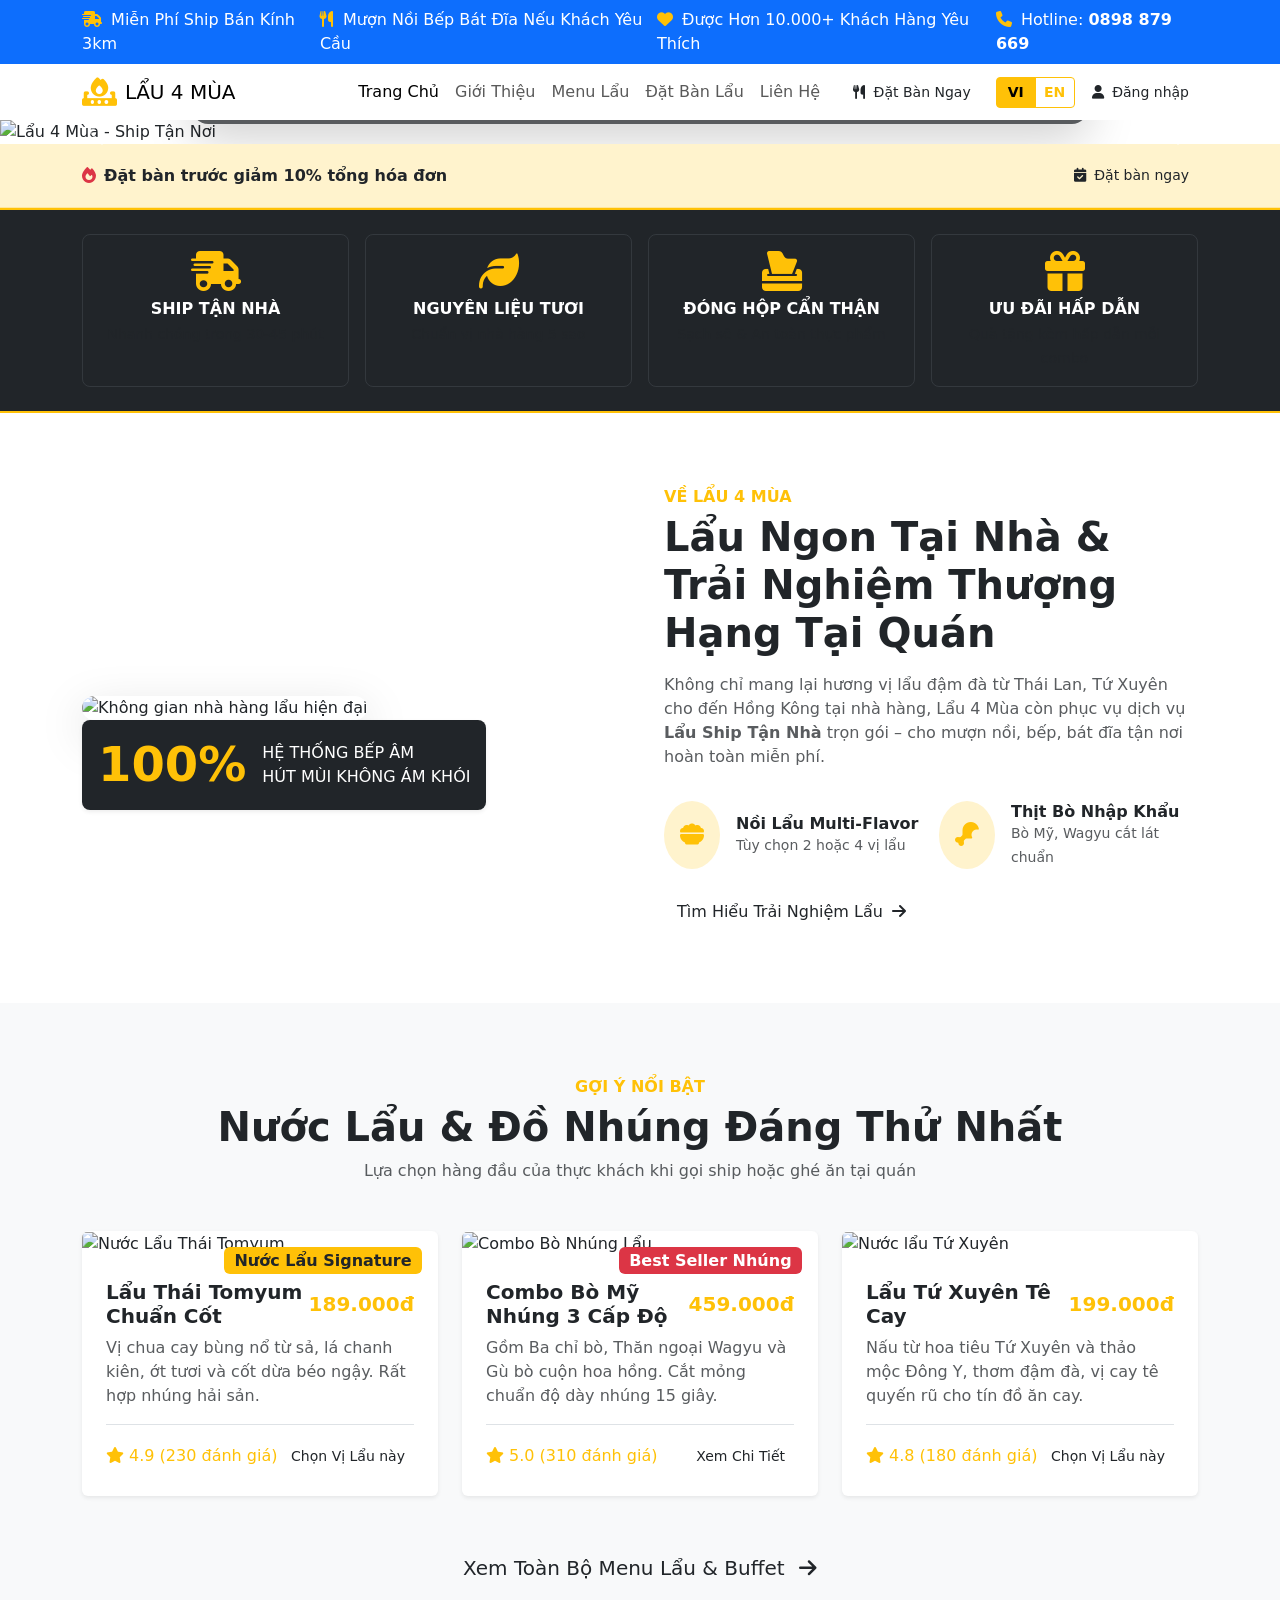
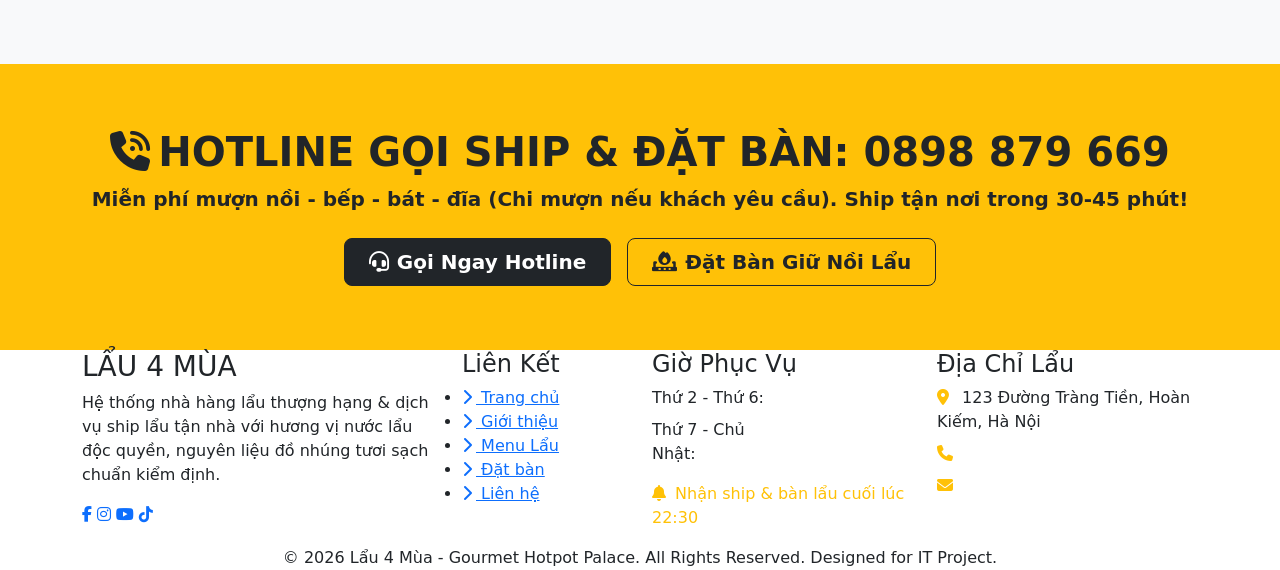
==== index.html @ 8a7e73d9 "Update index.html" ====
<!DOCTYPE html>
<html lang="vi">
<head>
  <meta charset="UTF-8">
  <meta name="viewport" content="width=device-width, initial-scale=1.0">
  <meta name="description" content="Lẩu 4 Mùa - Lẩu Thái Tomyum, Lẩu Tứ Xuyên, Buffet Lẩu, Lẩu Ngon Tại Nhà Ship Tận Nơi">
  <meta name="keywords" content="nhà hàng lẩu, lẩu thái tomyum, lẩu tứ xuyên, buffet lẩu, lẩu 4 mùa, lẩu ngon tại nhà">
  <title>Lẩu 4 Mùa - Lẩu Ngon Tại Nhà & Ship Tận Nơi</title>
  <link rel="preconnect" href="https://fonts.googleapis.com">
  <link rel="preconnect" href="https://fonts.gstatic.com" crossorigin>
  <link href="https://fonts.googleapis.com/css2?family=Playfair+Display:ital,wght@0,600;0,700;1,400&family=Roboto:wght@300;400;500;700&display=swap" rel="stylesheet">
  <link rel="stylesheet" href="https://cdnjs.cloudflare.com/ajax/libs/font-awesome/6.4.0/css/all.min.css">
  <link href="https://cdn.jsdelivr.net/npm/bootstrap@5.3.0/dist/css/bootstrap.min.css" rel="stylesheet">
  <link rel="stylesheet" href="css/style-base.css">
  <link rel="stylesheet" href="css/index.css">

  <style>
    .lang-switch .btn { min-width: 40px; font-weight: 600; }
    .lang-switch .btn.active { background: #ffc107; border-color: #ffc107; color: #000; }
    .promo-strip { background: #fff3cd; border-bottom: 1px solid #ffe69c; }
  </style>
</head>
<body>
  <div class="top-bar bg-primary text-white py-2 fs-7 d-none d-md-block">
    <div class="container d-flex justify-content-between align-items-center">
      <span><i class="fa-solid fa-truck-fast text-warning me-1"></i> <span>Miễn Phí Ship Bán Kính 3km</span></span>
      <span><i class="fa-solid fa-utensils text-warning me-1"></i> <span>Mượn Nồi Bếp Bát Đĩa Nếu Khách Yêu Cầu</span></span>
      <span><i class="fa-solid fa-heart text-warning me-1"></i> <span>Được Hơn 10.000+ Khách Hàng Yêu Thích</span></span>
      <span><i class="fa-solid fa-phone me-1 text-warning"></i> <span>Hotline:</span> <strong>0898 879 669</strong></span>
    </div>
  </div>
  <header class="sticky-top">
    <nav class="navbar navbar-expand-lg header-navbar" aria-label="Main navigation">
      <div class="container">
        <a class="navbar-brand d-flex align-items-center" href="index.html">
          <i class="fa-solid fa-fire-burner text-warning me-2 fs-3"></i>
          <span>LẨU 4 MÙA</span>
        </a>
        <button class="navbar-toggler" type="button" data-bs-toggle="collapse" data-bs-target="#mainNavbar" aria-controls="mainNavbar" aria-expanded="false" aria-label="Toggle navigation">
          <span class="navbar-toggler-icon"></span>
        </button>
        <div class="collapse navbar-collapse" id="mainNavbar">
          <ul class="navbar-nav ms-auto mb-2 mb-lg-0 align-items-lg-center">
            <li class="nav-item">
              <a class="nav-link active" aria-current="page" href="index.html">Trang Chủ</a>
            </li>
            <li class="nav-item">
              <a class="nav-link" href="gioithieu.html">Giới Thiệu</a>
            </li>
            <li class="nav-item">
              <a class="nav-link" href="menu.html">Menu Lẩu</a>
            </li>
            <li class="nav-item">
              <a class="nav-link" href="datban.html">Đặt Bàn Lẩu</a>
            </li>
            <li class="nav-item">
              <a class="nav-link" href="lienhe.html">Liên Hệ</a>
            </li>
            <li class="nav-item ms-lg-3 mt-2 mt-lg-0">
              <a class="btn btn-custom-primary btn-sm" href="datban.html">
                <i class="fa-solid fa-utensils me-1"></i> <span>Đặt Bàn Ngay</span>
              </a>
            </li>
            <li class="nav-item ms-lg-3 mt-2 mt-lg-0">
              <div class="btn-group btn-group-sm lang-switch" role="group" aria-label="Chọn ngôn ngữ / Language">
                <button type="button" class="btn btn-outline-warning active" data-lang="vi" aria-pressed="true">VI</button>
                <button type="button" class="btn btn-outline-warning" data-lang="en" aria-pressed="false">EN</button>
              </div>
            </li>
            <li class="nav-item ms-lg-2 mt-2 mt-lg-0">
              <div id="guestBlock">
                <a class="btn btn-custom-outline btn-sm" href="login.html" title="Đăng nhập">
                  <i class="fa-solid fa-user me-1"></i> <span>Đăng nhập</span>
                </a>
              </div>
              <div id="userBlock" style="display: none;" class="dropdown">
                 <button class="btn btn-warning btn-sm dropdown-toggle fw-bold" type="button" id="userDropdown" data-bs-toggle="dropdown" aria-expanded="false">
                   <i class="fa-solid fa-circle-user me-1"></i> <span id="userFullName">Tên User</span>
                 </button>
                 <ul class="dropdown-menu dropdown-menu-end shadow" aria-labelledby="userDropdown">
                    <li><a class="dropdown-item text-danger fw-bold" href="#" onclick="logout()"><i class="fa-solid fa-right-from-bracket me-2"></i><span>Đăng xuất</span></a></li>
                 </ul>
            </div>
            </li>
          </ul>
        </div>
      </div>
    </nav>
  </header>
  <main id="main-content">
    <section id="mainBanner" class="carousel slide carousel-fade" data-bs-ride="carousel" data-bs-interval="3500">
      <div class="carousel-indicators">
        <button type="button" data-bs-target="#mainBanner" data-bs-slide-to="0" class="active" aria-current="true" aria-label="Slide 1"></button>
        <button type="button" data-bs-target="#mainBanner" data-bs-slide-to="1" aria-label="Slide 2"></button>
        <button type="button" data-bs-target="#mainBanner" data-bs-slide-to="2" aria-label="Slide 3"></button>
      </div>
      
      <div class="carousel-inner">
        <div class="carousel-item active">
          <img src="https://images.unsplash.com/photo-1555396273-367ea4eb4db5?auto=format&fit=crop&w=1400&q=80" class="d-block w-100 banner-img" alt="Lẩu 4 Mùa - Ship Tận Nơi" fetchpriority="high">
          <div class="carousel-caption d-none d-md-block bg-dark bg-opacity-75 p-4 rounded-4 shadow-lg">
            <span class="badge bg-warning text-dark px-3 py-2 mb-2 rounded-pill fw-bold">LẨU NGON TẠI NHÀ</span>
            <h1 class="text-warning fw-bold display-5">LẨU 4 MÙA - TƯƠI NGON CHUẨN VỊ</h1>
            <p class="fs-5 text-light opacity-90">Ship tận nơi nhanh chóng • Mượn nồi bếp bát đĩa trọn gói miễn phí</p>
            <a href="datban.html" class="btn btn-custom-primary btn-lg px-4 mt-2">
              <i class="fa-solid fa-phone-volume me-2"></i>GỌI SHIP NGAY: 0898 879 669
            </a>
          </div>
        </div>

        <!-- Banner Slide 2 -->
        <div class="carousel-item">
          <img src="https://images.unsplash.com/photo-1547592180-85f173990554?auto=format&fit=crop&w=1400&q=80" class="d-block w-100 banner-img" alt="Combo Lẩu Thái Tomyum" loading="lazy">
          <div class="carousel-caption d-none d-md-block bg-dark bg-opacity-75 p-4 rounded-4 shadow-lg">
            <span class="badge bg-danger text-white px-3 py-2 mb-2 rounded-pill fw-bold">BEST SELLER</span>
            <h2 class="text-warning fw-bold display-5">COMBO LẨU THÁI TOMYUM & TỨ XUYÊN</h2>
            <p class="fs-5 text-light opacity-90">Đầy đủ Bò Mỹ, Hải Sản tươi sống và Nước chấm pha sẵn đặc trưng</p>
            <a href="menu.html" class="btn btn-custom-primary btn-lg px-4 mt-2">
              <i class="fa-solid fa-book-open me-2"></i>XEM MENU COMBO
            </a>
          </div>
        </div>
        <div class="carousel-item">
          <img src="https://images.unsplash.com/photo-1569718212165-3a8278d5f624?auto=format&fit=crop&w=1400&q=80" class="d-block w-100 banner-img" alt="Trải nghiệm Nồi lẩu 4 ngăn" loading="lazy">
          <div class="carousel-caption d-none d-md-block bg-dark bg-opacity-75 p-4 rounded-4 shadow-lg">
            <span class="badge bg-warning text-dark px-3 py-2 mb-2 rounded-pill fw-bold">TRẢI NGHIỆM TẠI QUÁN</span>
            <h2 class="text-warning fw-bold display-5">KHÔNG GIAN BẾP ÂM KHÔNG ÁM MÙI</h2>
            <p class="fs-5 text-light opacity-90">Thỏa thích chọn 4 vị nước lẩu cùng lúc trong không gian sang trọng</p>
            <a href="datban.html" class="btn btn-outline-light btn-lg px-4 mt-2 border-2">
              <i class="fa-solid fa-calendar-check me-2"></i>ĐẶT BÀN GIỮ NỒI LẨU
            </a>
          </div>
        </div>
      </div>
      <button class="carousel-control-prev" type="button" data-bs-target="#mainBanner" data-bs-slide="prev">
        <span class="carousel-control-prev-icon" aria-hidden="true"></span>
        <span class="visually-hidden">Trước</span>
      </button>
      <button class="carousel-control-next" type="button" data-bs-target="#mainBanner" data-bs-slide="next">
        <span class="carousel-control-next-icon" aria-hidden="true"></span>
        <span class="visually-hidden">Tiếp</span>
      </button>
    </section>

    <section class="promo-strip py-3" aria-label="Ưu đãi đặt bàn">
      <div class="container d-flex flex-column flex-md-row align-items-center justify-content-between gap-2 text-center text-md-start">
        <p class="m-0 fw-bold"><i class="fa-solid fa-fire text-danger me-2"></i><span>Đặt bàn trước giảm 10% tổng hóa đơn</span></p>
        <a class="btn btn-custom-primary btn-sm" href="datban.html"><i class="fa-solid fa-calendar-check me-1"></i> <span>Đặt bàn ngay</span></a>
      </div>
    </section>

    <section class="py-4 bg-dark text-white border-top border-bottom border-warning border-2">
      <div class="container">
        <div class="row g-3 text-center">
          <div class="col-6 col-md-3">
            <div class="p-3 bg-secondary-dark rounded-3 h-100 border border-secondary border-opacity-25">
              <i class="fa-solid fa-truck-fast text-warning fs-1 mb-2"></i>
              <h6 class="fw-bold mb-1 text-white">SHIP TẬN NHÀ</h6>
              <small class="text-muted">Nhanh chóng trong 30-45 phút</small>
            </div>
          </div>
          <div class="col-6 col-md-3">
            <div class="p-3 bg-secondary-dark rounded-3 h-100 border border-secondary border-opacity-25">
              <i class="fa-solid fa-leaf text-warning fs-1 mb-2"></i>
              <h6 class="fw-bold mb-1 text-white">NGUYÊN LIỆU TƯƠI</h6>
              <small class="text-muted">Chuẩn vị nhà hàng 5 sao</small>
            </div>
          </div>
          <div class="col-6 col-md-3">
            <div class="p-3 bg-secondary-dark rounded-3 h-100 border border-secondary border-opacity-25">
              <i class="fa-solid fa-box-tissue text-warning fs-1 mb-2"></i>
              <h6 class="fw-bold mb-1 text-white">ĐÓNG HỘP CẨN THẬN</h6>
              <small class="text-muted">Sạch sẽ & An toàn thực phẩm</small>
            </div>
          </div>
          <div class="col-6 col-md-3">
            <div class="p-3 bg-secondary-dark rounded-3 h-100 border border-secondary border-opacity-25">
              <i class="fa-solid fa-gift text-warning fs-1 mb-2"></i>
              <h6 class="fw-bold mb-1 text-white">ƯU ĐÃI HẤP DẪN</h6>
              <small class="text-muted">Quà tặng kèm hấp dẫn mỗi combo</small>
            </div>
          </div>
        </div>
      </div>
    </section>

    <section class="py-5 bg-white position-relative" id="about-summary">
      <div class="container py-4">
        <div class="row align-items-center g-5">
          <div class="col-lg-6">
            <div class="about-image-wrapper position-relative">
              <img src="https://images.unsplash.com/photo-1555396273-367ea4eb4db5?auto=format&fit=crop&w=800&q=80" alt="Không gian nhà hàng lẩu hiện đại" class="img-fluid rounded-4 shadow-lg main-img" loading="lazy">
              <div class="experience-badge bg-dark text-white p-3 rounded-3 shadow-sm d-flex align-items-center gap-3 position-absolute">
                <span class="display-5 fw-bold text-warning font-heading m-0">100%</span>
                <span class="text-uppercase fs-7 leading-tight m-0">Hệ Thống Bếp Âm<br>Hút Mùi Không Ám Khói</span>
              </div>
            </div>
          </div>
          <div class="col-lg-6">
            <span class="text-warning text-uppercase fw-bold tracking-wider fs-7">Về Lẩu 4 Mùa</span>
            <h2 class="display-6 fw-bold mb-3 mt-1">Lẩu Ngon Tại Nhà & Trải Nghiệm Thượng Hạng Tại Quán</h2>
            <p class="text-muted mb-3">
              Không chỉ mang lại hương vị lẩu đậm đà từ Thái Lan, Tứ Xuyên cho đến Hồng Kông tại nhà hàng, Lẩu 4 Mùa còn phục vụ dịch vụ <strong>Lẩu Ship Tận Nhà</strong> trọn gói – cho mượn nồi, bếp, bát đĩa tận nơi hoàn toàn miễn phí.
            </p>
            <div class="row g-3 my-2">
              <div class="col-sm-6">
                <div class="d-flex align-items-center gap-3">
                  <div class="icon-box bg-warning-subtle text-warning p-3 rounded-circle fs-4">
                    <i class="fa-solid fa-bowl-food"></i>
                  </div>
                  <div>
                    <h3 class="h6 fw-bold mb-0">Nồi Lẩu Multi-Flavor</h3>
                    <small class="text-muted">Tùy chọn 2 hoặc 4 vị lẩu</small>
                  </div>
                </div>
              </div>
              <div class="col-sm-6">
                <div class="d-flex align-items-center gap-3">
                  <div class="icon-box bg-warning-subtle text-warning p-3 rounded-circle fs-4">
                    <i class="fa-solid fa-drumstick-bite"></i>
                  </div>
                  <div>
                    <h3 class="h6 fw-bold mb-0">Thịt Bò Nhập Khẩu</h3>
                    <small class="text-muted">Bò Mỹ, Wagyu cắt lát chuẩn</small>
                  </div>
                </div>
              </div>
            </div>
            <a href="gioithieu.html" class="btn btn-custom-primary mt-3">
              Tìm Hiểu Trải Nghiệm Lẩu <i class="fa-solid fa-arrow-right ms-1"></i>
            </a>
          </div>
        </div>
      </div>
    </section>
    <section class="py-5 bg-light" id="featured-dishes">
      <div class="container py-4">
        <div class="text-center max-w-xl mx-auto mb-5">
          <span class="text-warning text-uppercase fw-bold tracking-wider fs-7">Gợi Ý Nổi Bật</span>
          <h2 class="display-6 fw-bold mt-1">Nước Lẩu & Đồ Nhúng Đáng Thử Nhất</h2>
          <p class="text-muted">Lựa chọn hàng đầu của thực khách khi gọi ship hoặc ghé ăn tại quán</p>
        </div>

        <div class="row g-4">
          <div class="col-lg-4 col-md-6">
            <article class="card h-100 border-0 shadow-sm dish-card overflow-hidden">
              <div class="dish-img-container position-relative">
                <img src="https://images.unsplash.com/photo-1547592180-85f173990554?auto=format&fit=crop&w=600&q=80" class="card-img-top" alt="Nước Lẩu Thái Tomyum" loading="lazy">
                <span class="badge bg-warning text-dark position-absolute top-0 end-0 m-3 fs-6">Nước Lẩu Signature</span>
              </div>
              <div class="card-body p-4 d-flex flex-column">
                <div class="d-flex justify-content-between align-items-center mb-2">
                  <h3 class="h5 card-title fw-bold m-0">Lẩu Thái Tomyum Chuẩn Cốt</h3>
                  <span class="text-warning fw-bold fs-5">189.000đ</span>
                </div>
                <p class="card-text text-muted fs-7 flex-grow-1">
                  Vị chua cay bùng nổ từ sả, lá chanh kiên, ớt tươi và cốt dừa béo ngậy. Rất hợp nhúng hải sản.
                </p>
                <div class="d-flex justify-content-between align-items-center pt-3 border-top">
                  <span class="text-warning fs-7"><i class="fa-solid fa-star"></i> 4.9 (230 đánh giá)</span>
                  <a href="menu.html" class="btn btn-sm btn-custom-outline">Chọn Vị Lẩu này</a>
                </div>
              </div>
            </article>
          </div>
          <div class="col-lg-4 col-md-6">
            <article class="card h-100 border-0 shadow-sm dish-card overflow-hidden">
              <div class="dish-img-container position-relative">
                <img src="https://images.unsplash.com/photo-1544025162-d76694265947?auto=format&fit=crop&w=600&q=80" class="card-img-top" alt="Combo Bò Nhúng Lẩu" loading="lazy">
                <span class="badge bg-danger position-absolute top-0 end-0 m-3 fs-6">Best Seller Nhúng</span>
              </div>
              <div class="card-body p-4 d-flex flex-column">
                <div class="d-flex justify-content-between align-items-center mb-2">
                  <h3 class="h5 card-title fw-bold m-0">Combo Bò Mỹ Nhúng 3 Cấp Độ</h3>
                  <span class="text-warning fw-bold fs-5">459.000đ</span>
                </div>
                <p class="card-text text-muted fs-7 flex-grow-1">
                  Gồm Ba chỉ bò, Thăn ngoại Wagyu và Gù bò cuộn hoa hồng. Cắt mỏng chuẩn độ dày nhúng 15 giây.
                </p>
                <div class="d-flex justify-content-between align-items-center pt-3 border-top">
                  <span class="text-warning fs-7"><i class="fa-solid fa-star"></i> 5.0 (310 đánh giá)</span>
                  <a href="menu.html" class="btn btn-sm btn-custom-outline">Xem Chi Tiết</a>
                </div>
              </div>
            </article>
          </div>
          <div class="col-lg-4 col-md-6">
            <article class="card h-100 border-0 shadow-sm dish-card overflow-hidden">
              <div class="dish-img-container position-relative">
                <img src="https://images.unsplash.com/photo-1569718212165-3a8278d5f624?auto=format&fit=crop&w=600&q=80" class="card-img-top" alt="Nước lẩu Tứ Xuyên" loading="lazy">
              </div>
              <div class="card-body p-4 d-flex flex-column">
                <div class="d-flex justify-content-between align-items-center mb-2">
                  <h3 class="h5 card-title fw-bold m-0">Lẩu Tứ Xuyên Tê Cay</h3>
                  <span class="text-warning fw-bold fs-5">199.000đ</span>
                </div>
                <p class="card-text text-muted fs-7 flex-grow-1">
                  Nấu từ hoa tiêu Tứ Xuyên và thảo mộc Đông Y, thơm đậm đà, vị cay tê quyến rũ cho tín đồ ăn cay.
                </p>
                <div class="d-flex justify-content-between align-items-center pt-3 border-top">
                  <span class="text-warning fs-7"><i class="fa-solid fa-star"></i> 4.8 (180 đánh giá)</span>
                  <a href="menu.html" class="btn btn-sm btn-custom-outline">Chọn Vị Lẩu này</a>
                </div>
              </div>
            </article>
          </div>
        </div>

        <div class="text-center mt-5">
          <a href="menu.html" class="btn btn-custom-primary btn-lg">Xem Toàn Bộ Menu Lẩu & Buffet <i class="fa-solid fa-arrow-right ms-2"></i></a>
        </div>
      </div>
    </section>
    <section class="py-5 bg-warning text-dark text-center">
      <div class="container py-3">
        <h2 class="display-6 fw-bold mb-2"><i class="fa-solid fa-phone-volume me-2"></i>HOTLINE GỌI SHIP & ĐẶT BÀN: 0898 879 669</h2>
        <p class="lead mb-4 max-w-lg mx-auto fw-semibold">Miễn phí mượn nồi - bếp - bát - đĩa (Chi mượn nếu khách yêu cầu). Ship tận nơi trong 30-45 phút!</p>
        <div class="d-flex justify-content-center gap-3 flex-wrap">
          <a href="tel:0898879669" class="btn btn-dark btn-lg px-4 font-heading fw-bold">
            <i class="fa-solid fa-headset me-2"></i>Gọi Ngay Hotline
          </a>
          <a href="datban.html" class="btn btn-outline-dark btn-lg px-4 font-heading fw-bold">
            <i class="fa-solid fa-fire-burner me-2"></i>Đặt Bàn Giữ Nồi Lẩu
          </a>
        </div>
      </div>
    </section>

  </main>
  <footer class="main-footer">
    <div class="container">
      <div class="row g-4">
        <div class="col-lg-4 col-md-6">
          <h3 class="footer-title">LẨU 4 MÙA</h3>
          <p class="text-secondary-light mb-3">
            Hệ thống nhà hàng lẩu thượng hạng & dịch vụ ship lẩu tận nhà với hương vị nước lẩu độc quyền, nguyên liệu đồ nhúng tươi sạch chuẩn kiểm định.
          </p>
          <div class="social-icons">
            <a href="#" aria-label="Facebook"><i class="fa-brands fa-facebook-f"></i></a>
            <a href="#" aria-label="Instagram"><i class="fa-brands fa-instagram"></i></a>
            <a href="#" aria-label="Youtube"><i class="fa-brands fa-youtube"></i></a>
            <a href="#" aria-label="TikTok"><i class="fa-brands fa-tiktok"></i></a>
          </div>
        </div>

        <div class="col-lg-2 col-md-6">
          <h4 class="footer-title">Liên Kết</h4>
          <ul class="footer-links p-0">
            <li><a href="index.html"><i class="fa-solid fa-chevron-right me-1 fs-7"></i> Trang chủ</a></li>
            <li><a href="gioithieu.html"><i class="fa-solid fa-chevron-right me-1 fs-7"></i> Giới thiệu</a></li>
            <li><a href="menu.html"><i class="fa-solid fa-chevron-right me-1 fs-7"></i> Menu Lẩu</a></li>
            <li><a href="datban.html"><i class="fa-solid fa-chevron-right me-1 fs-7"></i> Đặt bàn</a></li>
            <li><a href="lienhe.html"><i class="fa-solid fa-chevron-right me-1 fs-7"></i> Liên hệ</a></li>
          </ul>
        </div>

        <div class="col-lg-3 col-md-6">
          <h4 class="footer-title">Giờ Phục Vụ</h4>
          <ul class="list-unstyled text-secondary-light">
            <li class="d-flex justify-content-between mb-2">
              <span>Thứ 2 - Thứ 6:</span>
              <span class="text-white font-monospace">10:30 - 23:00</span>
            </li>
            <li class="d-flex justify-content-between mb-2">
              <span>Thứ 7 - Chủ Nhật:</span>
              <span class="text-white font-monospace">10:00 - 24:00</span>
            </li>
            <li class="mt-3 text-warning">
              <i class="fa-solid fa-bell me-1"></i> Nhận ship & bàn lẩu cuối lúc 22:30
            </li>
          </ul>
        </div>

        <div class="col-lg-3 col-md-6">
          <h4 class="footer-title">Địa Chỉ Lẩu</h4>
          <ul class="list-unstyled text-secondary-light">
            <li class="mb-2">
              <i class="fa-solid fa-location-dot text-warning me-2"></i>
              123 Đường Tràng Tiền, Hoàn Kiếm, Hà Nội
            </li>
            <li class="mb-2">
              <i class="fa-solid fa-phone text-warning me-2"></i>
              <a href="tel:0898879669" class="text-white">0898 879 669</a>
            </li>
            <li class="mb-2">
              <i class="fa-solid fa-envelope text-warning me-2"></i>
              <a href="mailto:booking@lau4mua.com" class="text-white">booking@lau4mua.com</a>
            </li>
          </ul>
        </div>
      </div>
    </div>

    <div class="footer-bottom text-center">
      <div class="container">
        <p class="m-0">&copy; 2026 Lẩu 4 Mùa - Gourmet Hotpot Palace. All Rights Reserved. Designed for IT Project.</p>
      </div>
    </div>
  </footer>
  <script src="https://cdn.jsdelivr.net/npm/bootstrap@5.3.0/dist/js/bootstrap.bundle.min.js"></script>
  <script src="i18n.js"></script>
  <script src="auth.js"></script>
</body>
</html>
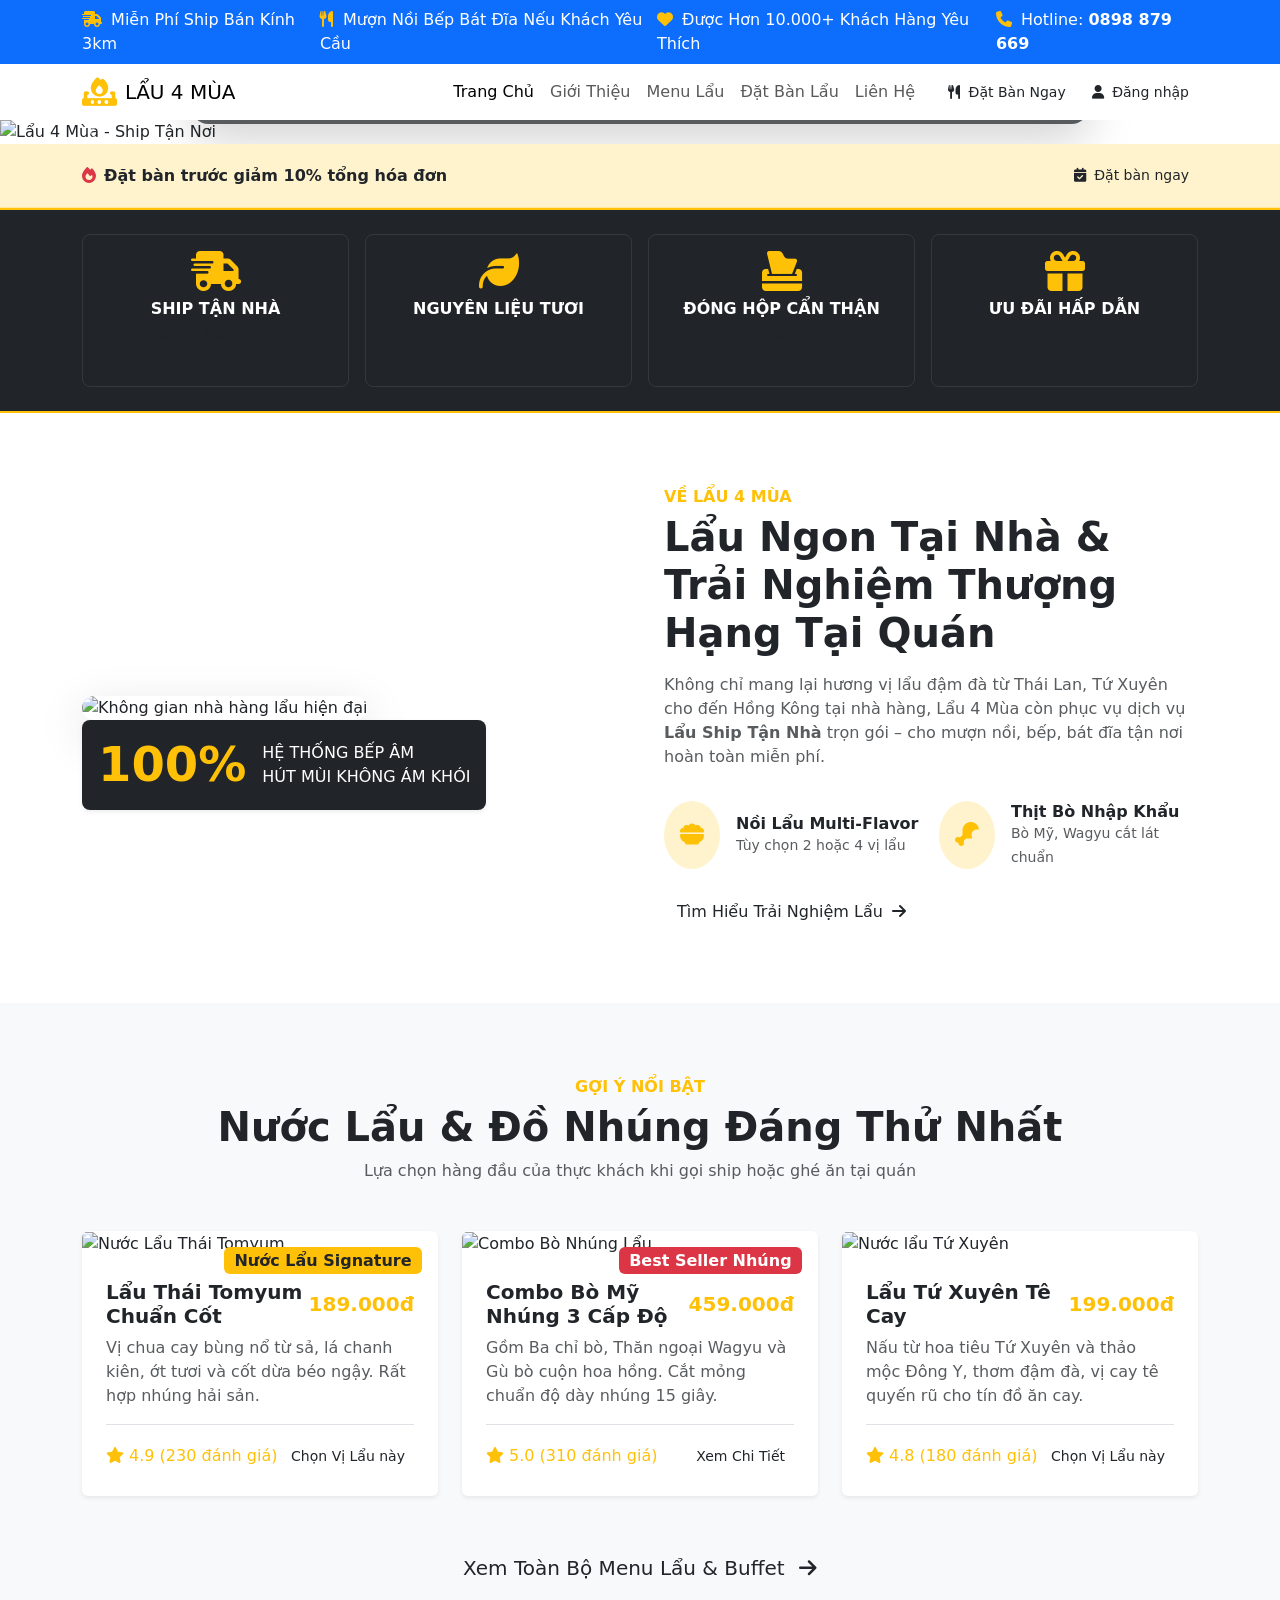
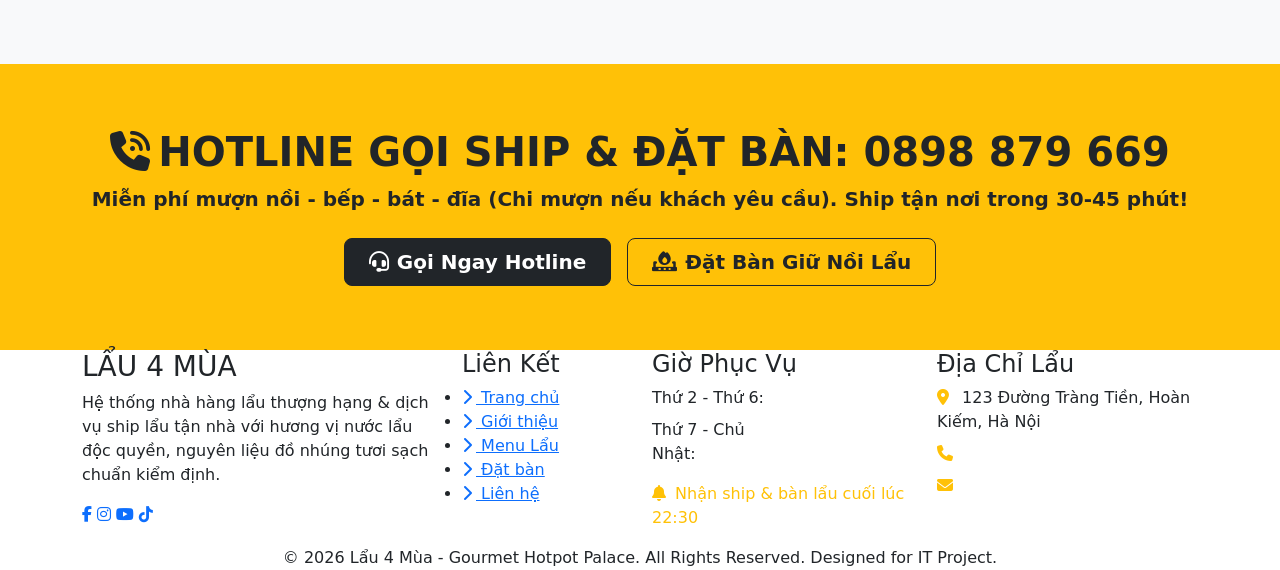
==== commit edb70690: "Remove language switch from navigation Removed language switch buttons from the navigation." ====
--- a/index.html
+++ b/index.html
@@ -61,12 +61,6 @@
                 <i class="fa-solid fa-utensils me-1"></i> <span>Đặt Bàn Ngay</span>
               </a>
             </li>
-            <li class="nav-item ms-lg-3 mt-2 mt-lg-0">
-              <div class="btn-group btn-group-sm lang-switch" role="group" aria-label="Chọn ngôn ngữ / Language">
-                <button type="button" class="btn btn-outline-warning active" data-lang="vi" aria-pressed="true">VI</button>
-                <button type="button" class="btn btn-outline-warning" data-lang="en" aria-pressed="false">EN</button>
-              </div>
-            </li>
             <li class="nav-item ms-lg-2 mt-2 mt-lg-0">
               <div id="guestBlock">
                 <a class="btn btn-custom-outline btn-sm" href="login.html" title="Đăng nhập">
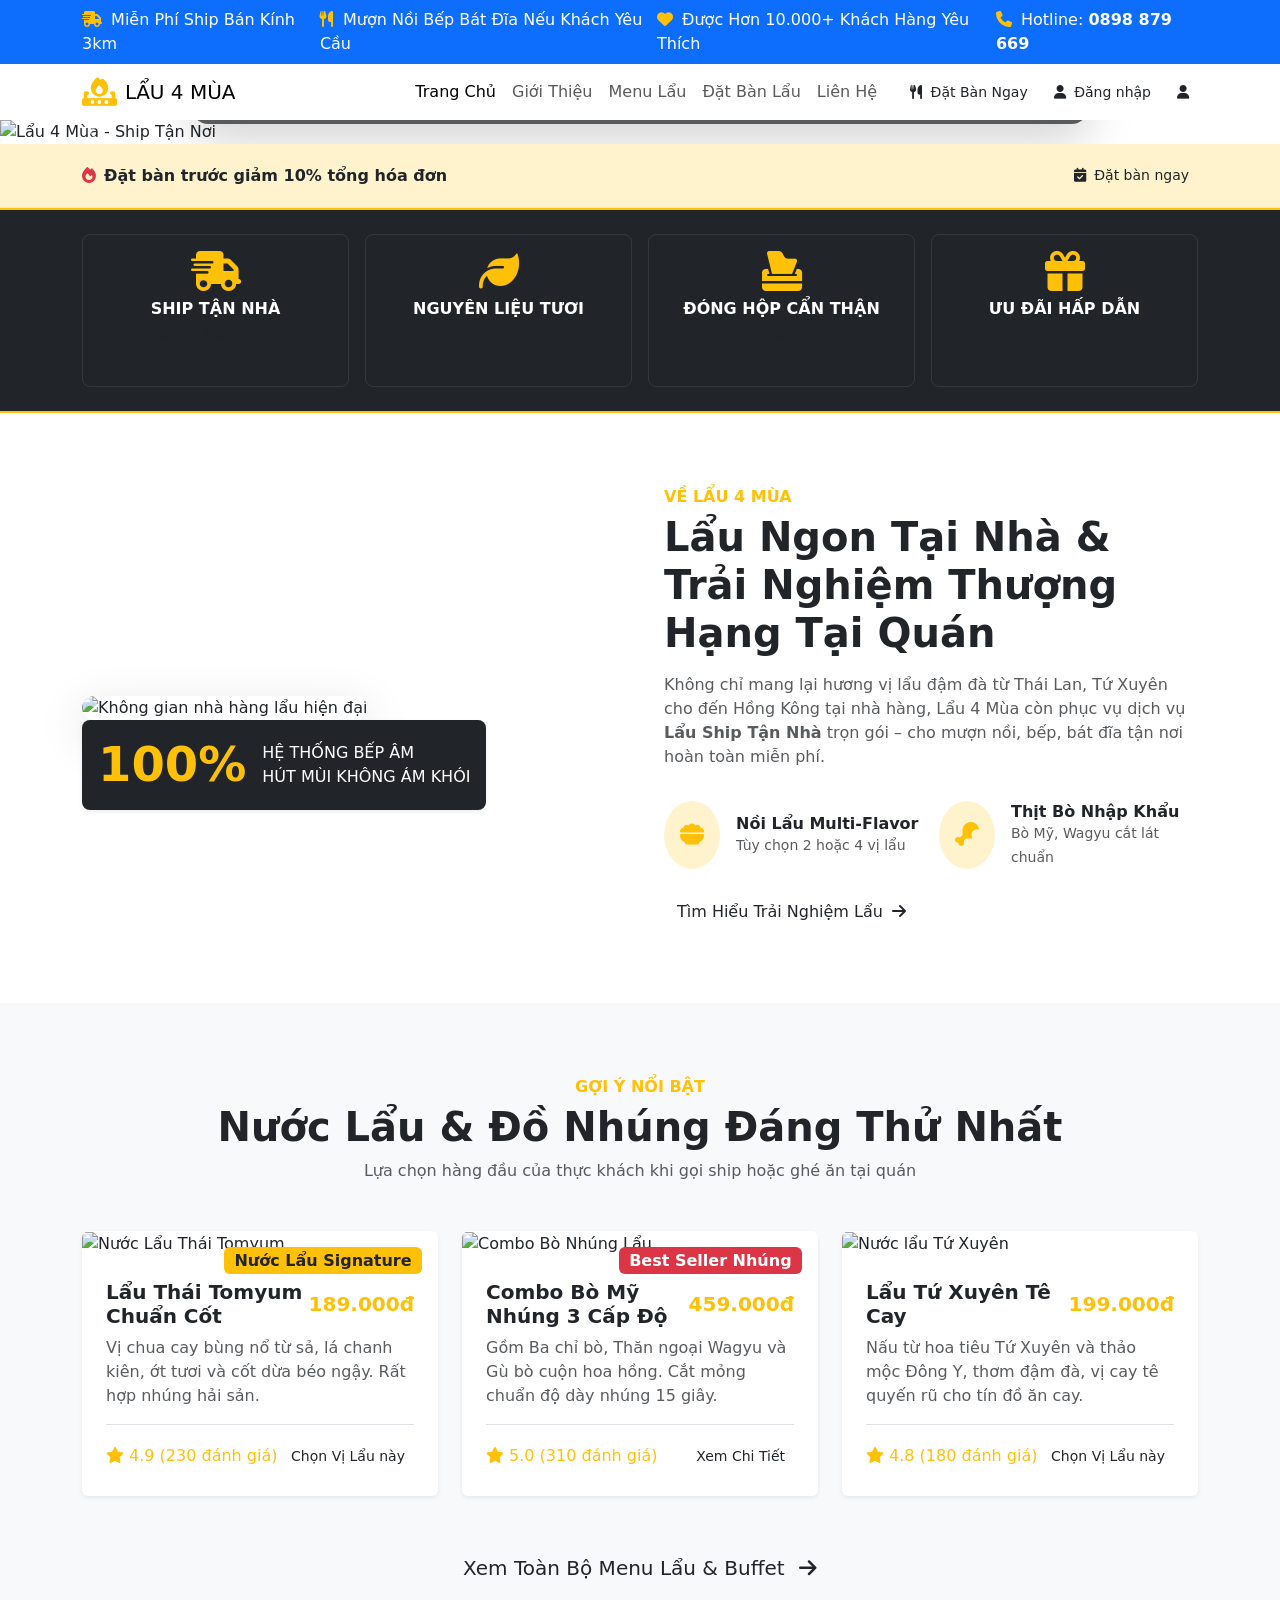
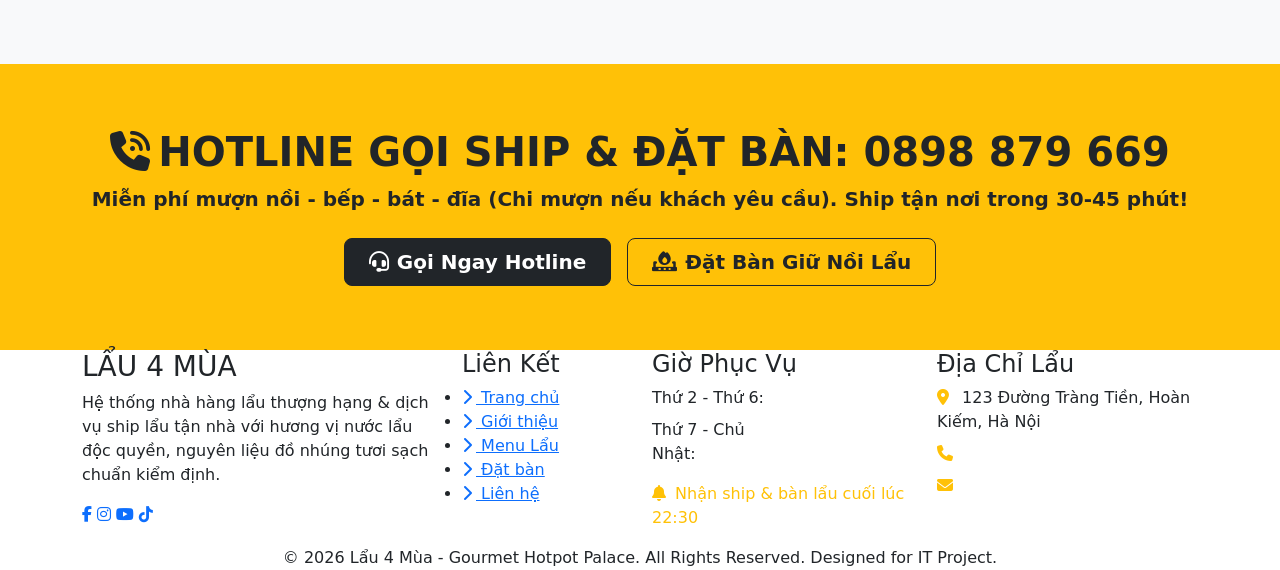
==== commit 24a8a8dc: "Update index.html" ====
--- a/index.html
+++ b/index.html
@@ -67,14 +67,11 @@
                   <i class="fa-solid fa-user me-1"></i> <span>Đăng nhập</span>
                 </a>
               </div>
-              <div id="userBlock" style="display: none;" class="dropdown">
-                 <button class="btn btn-warning btn-sm dropdown-toggle fw-bold" type="button" id="userDropdown" data-bs-toggle="dropdown" aria-expanded="false">
-                   <i class="fa-solid fa-circle-user me-1"></i> <span id="userFullName">Tên User</span>
-                 </button>
-                 <ul class="dropdown-menu dropdown-menu-end shadow" aria-labelledby="userDropdown">
-                    <li><a class="dropdown-item text-danger fw-bold" href="#" onclick="logout()"><i class="fa-solid fa-right-from-bracket me-2"></i><span>Đăng xuất</span></a></li>
-                 </ul>
-            </div>
+               <li class="nav-item ms-lg-2 mt-2 mt-lg-0">
+              <a class="btn btn-custom-outline btn-sm" href="login.html" title="Tài khoản">
+                <i class="fa-solid fa-user"></i>
+              </a>
+            </li>
             </li>
           </ul>
         </div>
@@ -392,7 +389,5 @@
     </div>
   </footer>
   <script src="https://cdn.jsdelivr.net/npm/bootstrap@5.3.0/dist/js/bootstrap.bundle.min.js"></script>
-  <script src="i18n.js"></script>
-  <script src="auth.js"></script>
 </body>
 </html>
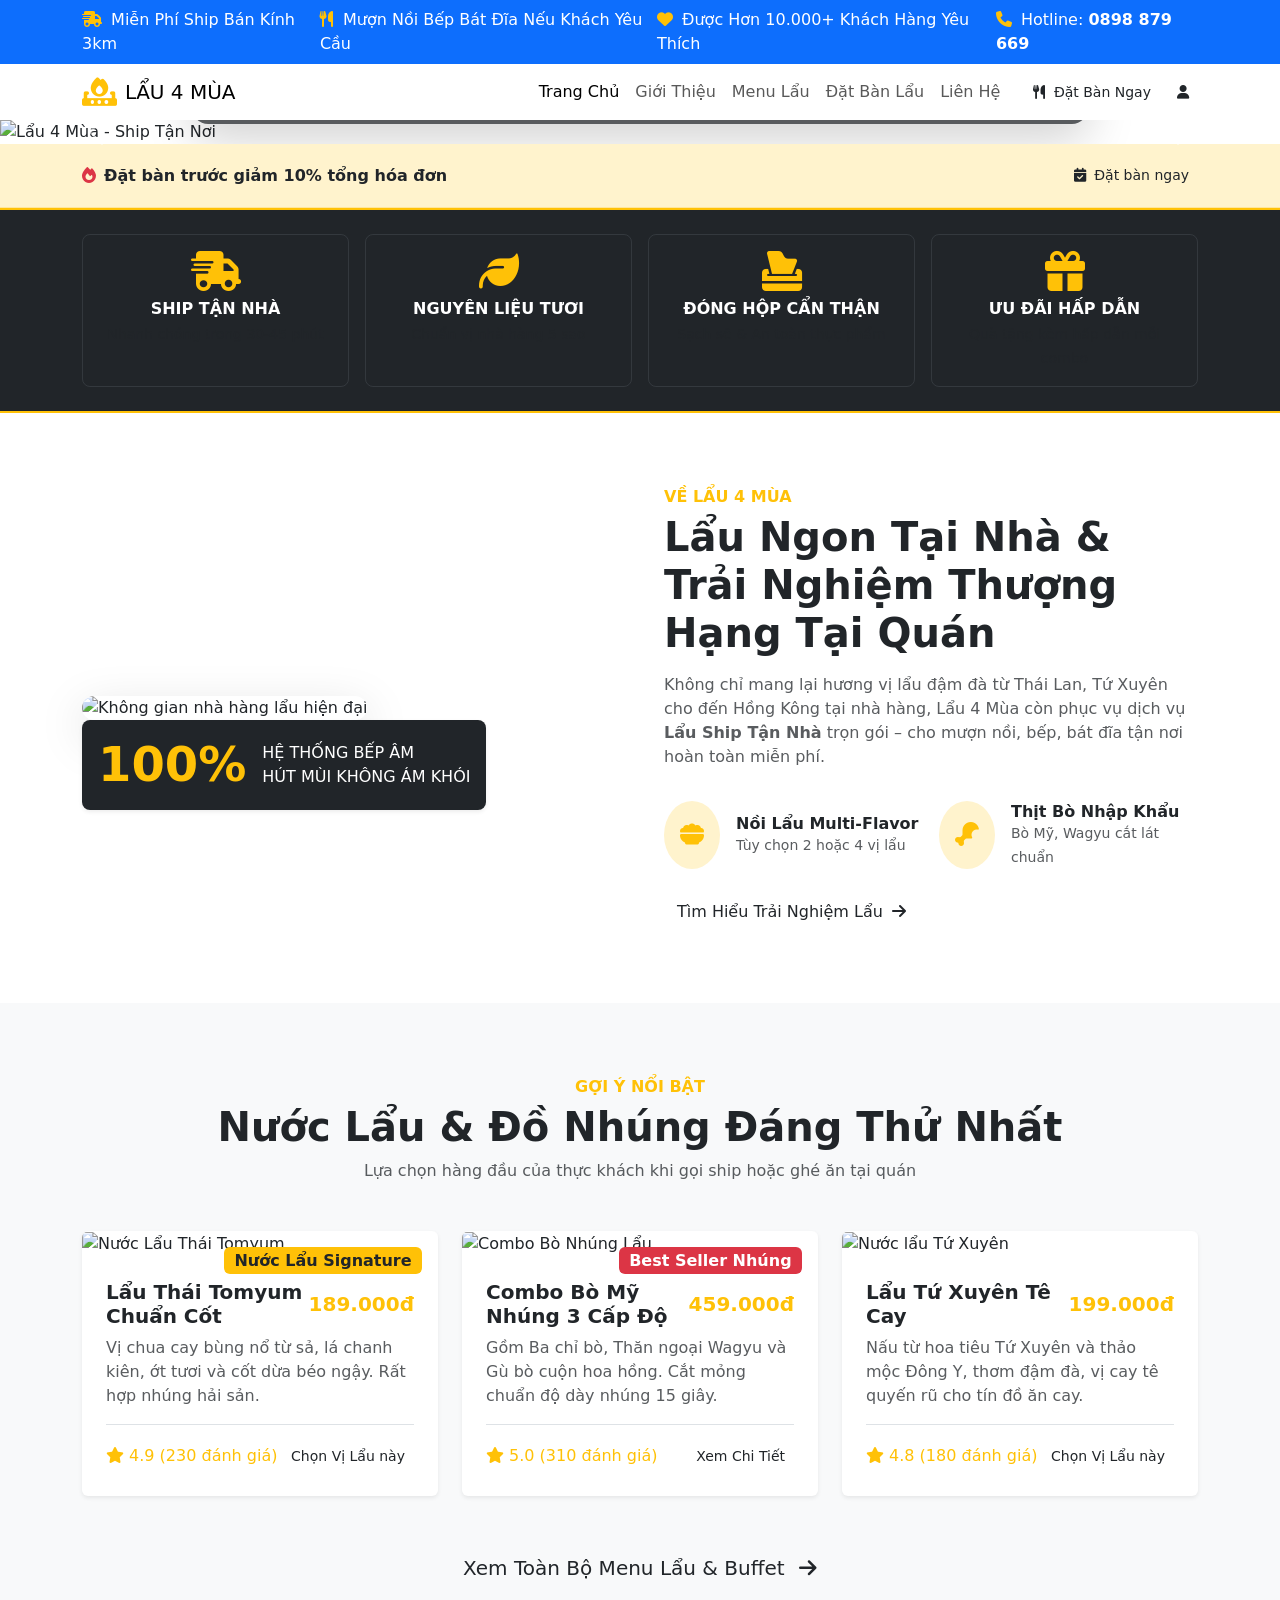
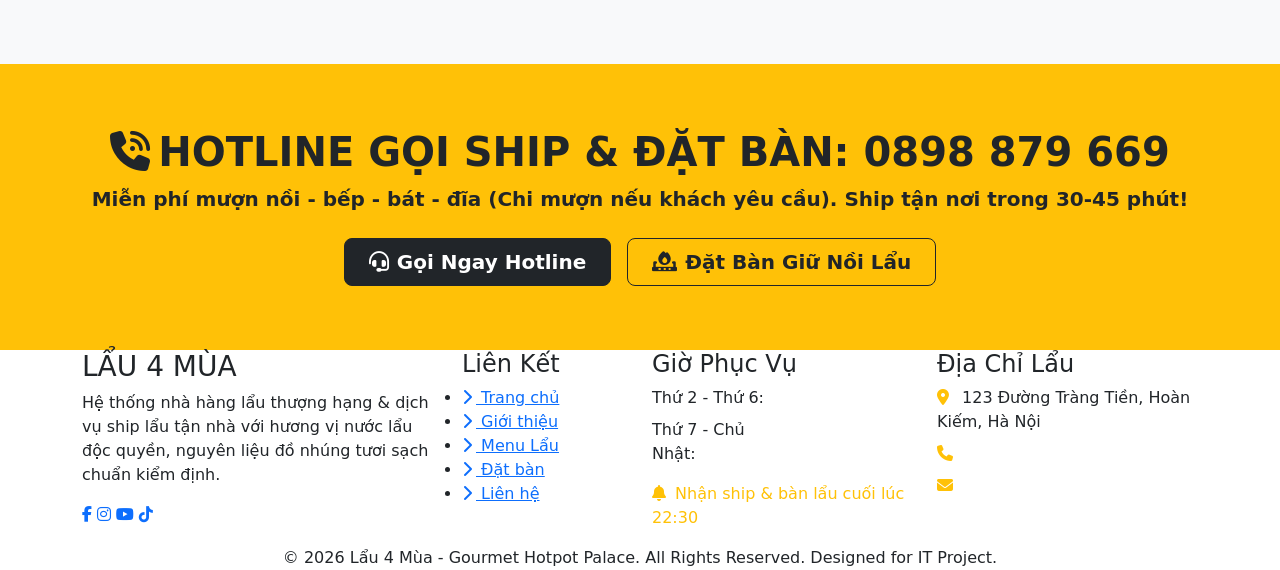
==== commit 3c142c60: "Refactor header and navigation elements in index.html" ====
--- a/index.html
+++ b/index.html
@@ -29,13 +29,13 @@
       <span><i class="fa-solid fa-phone me-1 text-warning"></i> <span>Hotline:</span> <strong>0898 879 669</strong></span>
     </div>
   </div>
-  <header class="sticky-top">
+    <header class="sticky-top">
     <nav class="navbar navbar-expand-lg header-navbar" aria-label="Main navigation">
       <div class="container">
         <a class="navbar-brand d-flex align-items-center" href="index.html">
           <i class="fa-solid fa-fire-burner text-warning me-2 fs-3"></i>
           <span>LẨU 4 MÙA</span>
-        </a>
+        </a> 
         <button class="navbar-toggler" type="button" data-bs-toggle="collapse" data-bs-target="#mainNavbar" aria-controls="mainNavbar" aria-expanded="false" aria-label="Toggle navigation">
           <span class="navbar-toggler-icon"></span>
         </button>
@@ -58,20 +58,13 @@
             </li>
             <li class="nav-item ms-lg-3 mt-2 mt-lg-0">
               <a class="btn btn-custom-primary btn-sm" href="datban.html">
-                <i class="fa-solid fa-utensils me-1"></i> <span>Đặt Bàn Ngay</span>
+                <i class="fa-solid fa-utensils me-1"></i> Đặt Bàn Ngay
               </a>
             </li>
             <li class="nav-item ms-lg-2 mt-2 mt-lg-0">
-              <div id="guestBlock">
-                <a class="btn btn-custom-outline btn-sm" href="login.html" title="Đăng nhập">
-                  <i class="fa-solid fa-user me-1"></i> <span>Đăng nhập</span>
-                </a>
-              </div>
-               <li class="nav-item ms-lg-2 mt-2 mt-lg-0">
               <a class="btn btn-custom-outline btn-sm" href="login.html" title="Tài khoản">
                 <i class="fa-solid fa-user"></i>
               </a>
-            </li>
             </li>
           </ul>
         </div>
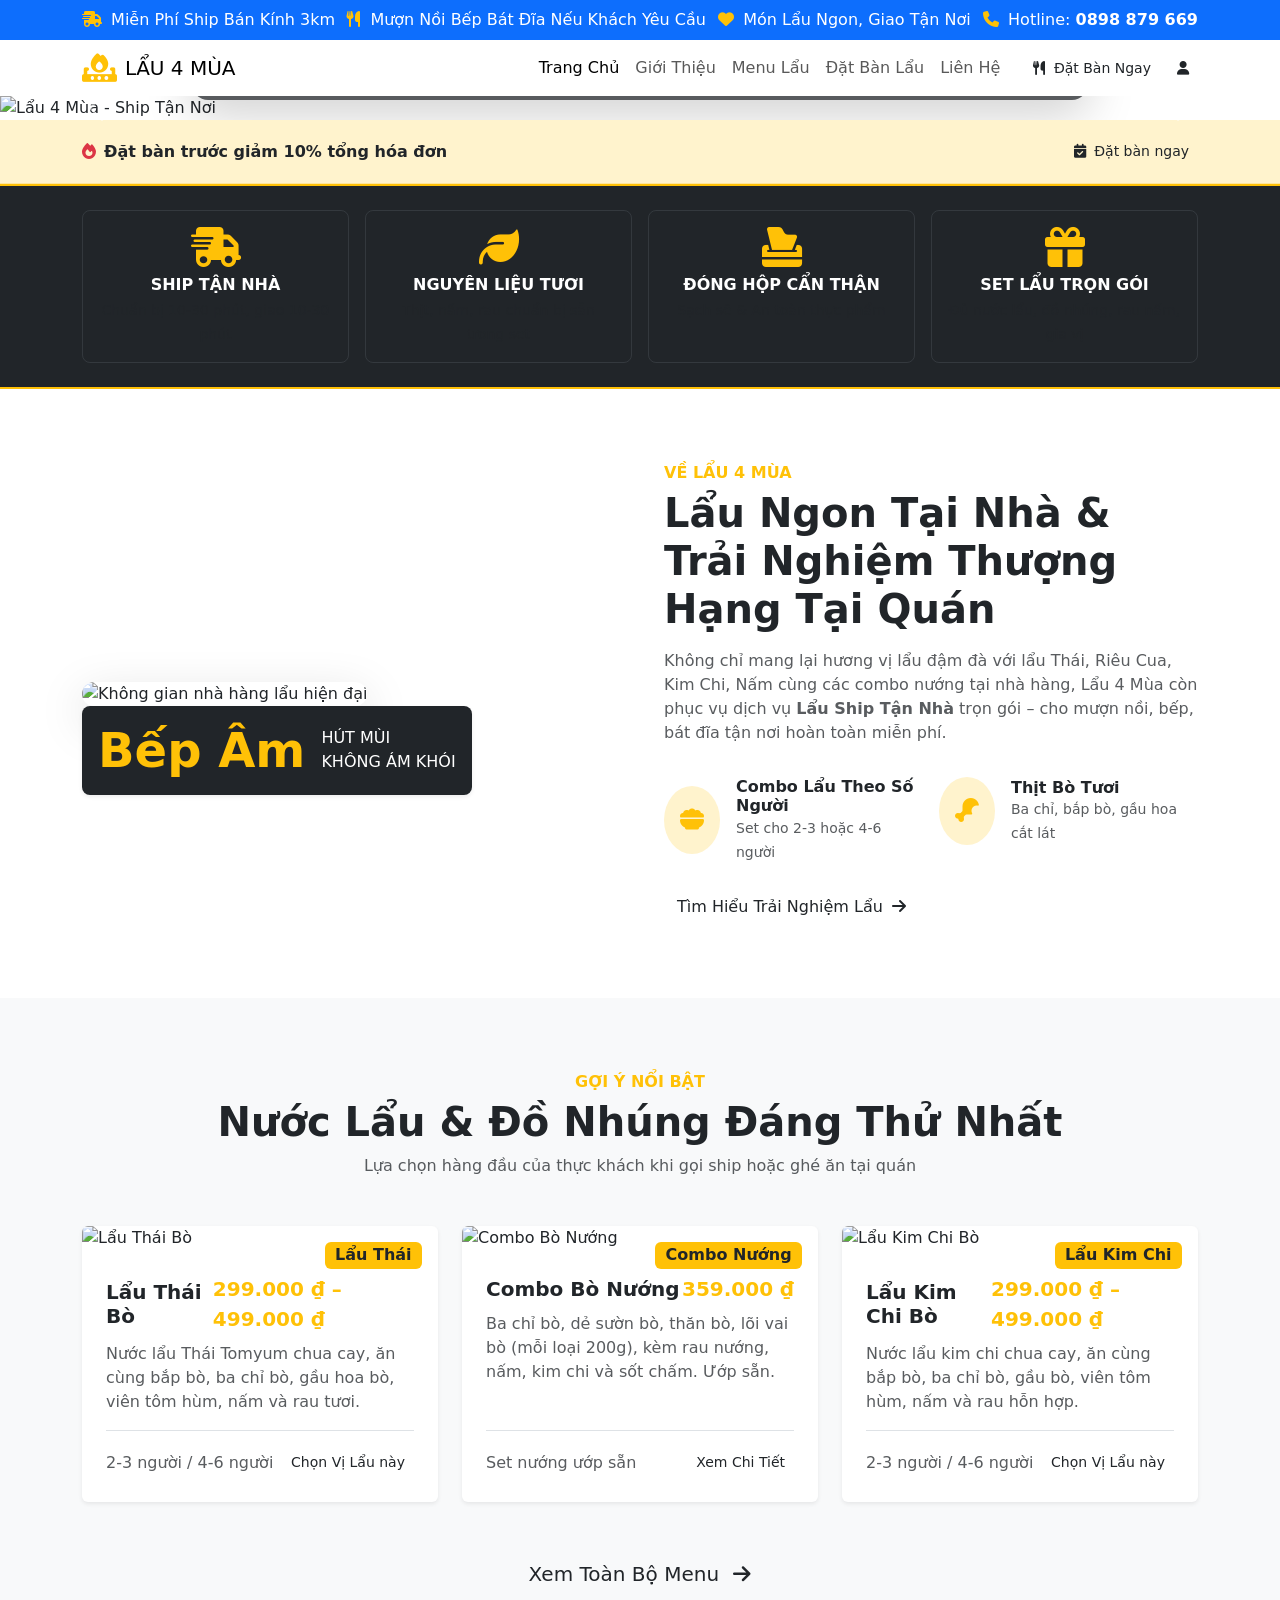
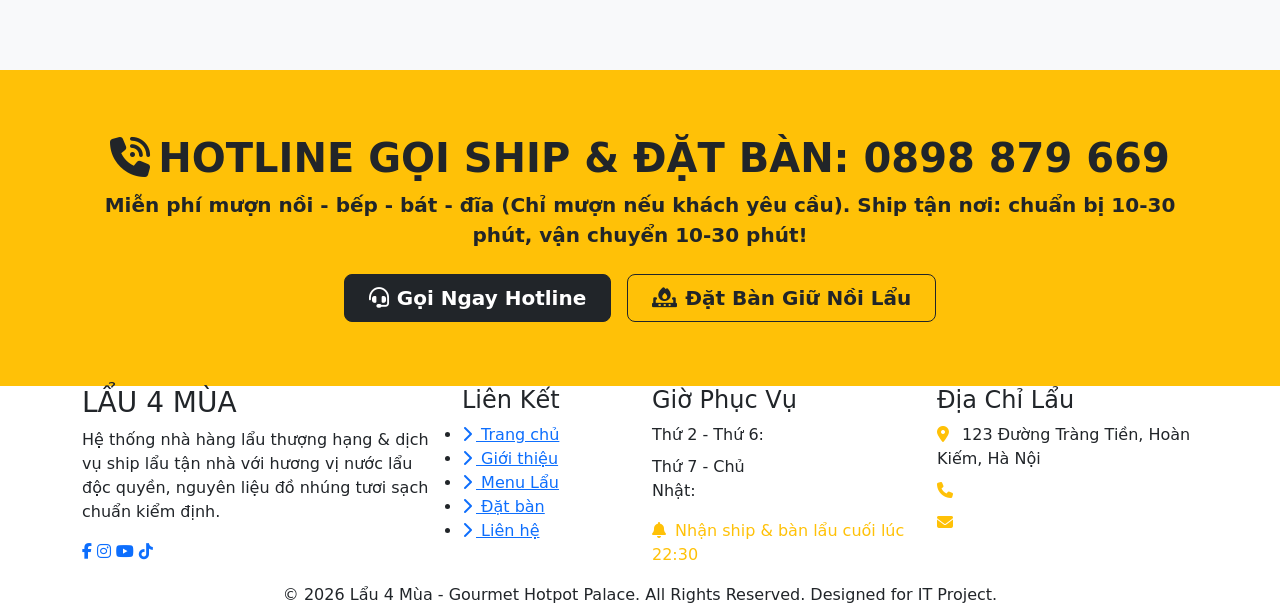
==== commit 2f6e5289: "Add files via upload" ====
--- a/index.html
+++ b/index.html
@@ -3,8 +3,8 @@
 <head>
   <meta charset="UTF-8">
   <meta name="viewport" content="width=device-width, initial-scale=1.0">
-  <meta name="description" content="Lẩu 4 Mùa - Lẩu Thái Tomyum, Lẩu Tứ Xuyên, Buffet Lẩu, Lẩu Ngon Tại Nhà Ship Tận Nơi">
-  <meta name="keywords" content="nhà hàng lẩu, lẩu thái tomyum, lẩu tứ xuyên, buffet lẩu, lẩu 4 mùa, lẩu ngon tại nhà">
+  <meta name="description" content="Lẩu 4 Mùa - Lẩu Thái, Lẩu Riêu Cua, Lẩu Kim Chi, Lẩu Nấm, Combo Nướng, Lẩu Ngon Tại Nhà Ship Tận Nơi">
+  <meta name="keywords" content="nhà hàng lẩu, lẩu thái, lẩu riêu cua, lẩu kim chi, lẩu nấm, combo nướng, lẩu 4 mùa, lẩu ngon tại nhà">
   <title>Lẩu 4 Mùa - Lẩu Ngon Tại Nhà & Ship Tận Nơi</title>
   <link rel="preconnect" href="https://fonts.googleapis.com">
   <link rel="preconnect" href="https://fonts.gstatic.com" crossorigin>
@@ -25,7 +25,7 @@
     <div class="container d-flex justify-content-between align-items-center">
       <span><i class="fa-solid fa-truck-fast text-warning me-1"></i> <span>Miễn Phí Ship Bán Kính 3km</span></span>
       <span><i class="fa-solid fa-utensils text-warning me-1"></i> <span>Mượn Nồi Bếp Bát Đĩa Nếu Khách Yêu Cầu</span></span>
-      <span><i class="fa-solid fa-heart text-warning me-1"></i> <span>Được Hơn 10.000+ Khách Hàng Yêu Thích</span></span>
+      <span><i class="fa-solid fa-heart text-warning me-1"></i> <span>Món Lẩu Ngon, Giao Tận Nơi</span></span>
       <span><i class="fa-solid fa-phone me-1 text-warning"></i> <span>Hotline:</span> <strong>0898 879 669</strong></span>
     </div>
   </div>
@@ -86,7 +86,7 @@
             <span class="badge bg-warning text-dark px-3 py-2 mb-2 rounded-pill fw-bold">LẨU NGON TẠI NHÀ</span>
             <h1 class="text-warning fw-bold display-5">LẨU 4 MÙA - TƯƠI NGON CHUẨN VỊ</h1>
             <p class="fs-5 text-light opacity-90">Ship tận nơi nhanh chóng • Mượn nồi bếp bát đĩa trọn gói miễn phí</p>
-            <a href="datban.html" class="btn btn-custom-primary btn-lg px-4 mt-2">
+            <a href="tel:0898879669" class="btn btn-custom-primary btn-lg px-4 mt-2">
               <i class="fa-solid fa-phone-volume me-2"></i>GỌI SHIP NGAY: 0898 879 669
             </a>
           </div>
@@ -96,20 +96,20 @@
         <div class="carousel-item">
           <img src="https://images.unsplash.com/photo-1547592180-85f173990554?auto=format&fit=crop&w=1400&q=80" class="d-block w-100 banner-img" alt="Combo Lẩu Thái Tomyum" loading="lazy">
           <div class="carousel-caption d-none d-md-block bg-dark bg-opacity-75 p-4 rounded-4 shadow-lg">
-            <span class="badge bg-danger text-white px-3 py-2 mb-2 rounded-pill fw-bold">BEST SELLER</span>
-            <h2 class="text-warning fw-bold display-5">COMBO LẨU THÁI TOMYUM & TỨ XUYÊN</h2>
-            <p class="fs-5 text-light opacity-90">Đầy đủ Bò Mỹ, Hải Sản tươi sống và Nước chấm pha sẵn đặc trưng</p>
+            <span class="badge bg-danger text-white px-3 py-2 mb-2 rounded-pill fw-bold">COMBO LẨU</span>
+            <h2 class="text-warning fw-bold display-5">COMBO LẨU THÁI, KIM CHI & RIÊU CUA</h2>
+            <p class="fs-5 text-light opacity-90">Đầy đủ thịt bò, nấm, rau tươi và gia vị lẩu trong mỗi set</p>
             <a href="menu.html" class="btn btn-custom-primary btn-lg px-4 mt-2">
               <i class="fa-solid fa-book-open me-2"></i>XEM MENU COMBO
             </a>
           </div>
         </div>
         <div class="carousel-item">
-          <img src="https://images.unsplash.com/photo-1569718212165-3a8278d5f624?auto=format&fit=crop&w=1400&q=80" class="d-block w-100 banner-img" alt="Trải nghiệm Nồi lẩu 4 ngăn" loading="lazy">
+          <img src="https://images.unsplash.com/photo-1569718212165-3a8278d5f624?auto=format&fit=crop&w=1400&q=80" class="d-block w-100 banner-img" alt="Trải nghiệm nồi lẩu tại quán" loading="lazy">
           <div class="carousel-caption d-none d-md-block bg-dark bg-opacity-75 p-4 rounded-4 shadow-lg">
             <span class="badge bg-warning text-dark px-3 py-2 mb-2 rounded-pill fw-bold">TRẢI NGHIỆM TẠI QUÁN</span>
             <h2 class="text-warning fw-bold display-5">KHÔNG GIAN BẾP ÂM KHÔNG ÁM MÙI</h2>
-            <p class="fs-5 text-light opacity-90">Thỏa thích chọn 4 vị nước lẩu cùng lúc trong không gian sang trọng</p>
+            <p class="fs-5 text-light opacity-90">Chọn nước lẩu Thái, Riêu Cua, Kim Chi hay Nấm trong không gian sang trọng</p>
             <a href="datban.html" class="btn btn-outline-light btn-lg px-4 mt-2 border-2">
               <i class="fa-solid fa-calendar-check me-2"></i>ĐẶT BÀN GIỮ NỒI LẨU
             </a>
@@ -139,29 +139,29 @@
           <div class="col-6 col-md-3">
             <div class="p-3 bg-secondary-dark rounded-3 h-100 border border-secondary border-opacity-25">
               <i class="fa-solid fa-truck-fast text-warning fs-1 mb-2"></i>
-              <h6 class="fw-bold mb-1 text-white">SHIP TẬN NHÀ</h6>
-              <small class="text-muted">Nhanh chóng trong 30-45 phút</small>
+              <h3 class="h6 fw-bold mb-1 text-white">SHIP TẬN NHÀ</h3>
+              <small class="text-muted">Chuẩn bị 10-30 phút, giao 10-30 phút</small>
             </div>
           </div>
           <div class="col-6 col-md-3">
             <div class="p-3 bg-secondary-dark rounded-3 h-100 border border-secondary border-opacity-25">
               <i class="fa-solid fa-leaf text-warning fs-1 mb-2"></i>
-              <h6 class="fw-bold mb-1 text-white">NGUYÊN LIỆU TƯƠI</h6>
-              <small class="text-muted">Chuẩn vị nhà hàng 5 sao</small>
+              <h3 class="h6 fw-bold mb-1 text-white">NGUYÊN LIỆU TƯƠI</h3>
+              <small class="text-muted">Thịt, nấm, rau chuẩn bị sẵn trong set</small>
             </div>
           </div>
           <div class="col-6 col-md-3">
             <div class="p-3 bg-secondary-dark rounded-3 h-100 border border-secondary border-opacity-25">
               <i class="fa-solid fa-box-tissue text-warning fs-1 mb-2"></i>
-              <h6 class="fw-bold mb-1 text-white">ĐÓNG HỘP CẨN THẬN</h6>
+              <h3 class="h6 fw-bold mb-1 text-white">ĐÓNG HỘP CẨN THẬN</h3>
               <small class="text-muted">Sạch sẽ & An toàn thực phẩm</small>
             </div>
           </div>
           <div class="col-6 col-md-3">
             <div class="p-3 bg-secondary-dark rounded-3 h-100 border border-secondary border-opacity-25">
               <i class="fa-solid fa-gift text-warning fs-1 mb-2"></i>
-              <h6 class="fw-bold mb-1 text-white">ƯU ĐÃI HẤP DẪN</h6>
-              <small class="text-muted">Quà tặng kèm hấp dẫn mỗi combo</small>
+              <h3 class="h6 fw-bold mb-1 text-white">SET LẨU TRỌN GÓI</h3>
+              <small class="text-muted">Đủ nước lẩu, đồ nhúng, rau nấm, gia vị</small>
             </div>
           </div>
         </div>
@@ -175,8 +175,8 @@
             <div class="about-image-wrapper position-relative">
               <img src="https://images.unsplash.com/photo-1555396273-367ea4eb4db5?auto=format&fit=crop&w=800&q=80" alt="Không gian nhà hàng lẩu hiện đại" class="img-fluid rounded-4 shadow-lg main-img" loading="lazy">
               <div class="experience-badge bg-dark text-white p-3 rounded-3 shadow-sm d-flex align-items-center gap-3 position-absolute">
-                <span class="display-5 fw-bold text-warning font-heading m-0">100%</span>
-                <span class="text-uppercase fs-7 leading-tight m-0">Hệ Thống Bếp Âm<br>Hút Mùi Không Ám Khói</span>
+                <span class="display-5 fw-bold text-warning font-heading m-0">Bếp Âm</span>
+                <span class="text-uppercase fs-7 leading-tight m-0">Hút Mùi<br>Không Ám Khói</span>
               </div>
             </div>
           </div>
@@ -184,7 +184,7 @@
             <span class="text-warning text-uppercase fw-bold tracking-wider fs-7">Về Lẩu 4 Mùa</span>
             <h2 class="display-6 fw-bold mb-3 mt-1">Lẩu Ngon Tại Nhà & Trải Nghiệm Thượng Hạng Tại Quán</h2>
             <p class="text-muted mb-3">
-              Không chỉ mang lại hương vị lẩu đậm đà từ Thái Lan, Tứ Xuyên cho đến Hồng Kông tại nhà hàng, Lẩu 4 Mùa còn phục vụ dịch vụ <strong>Lẩu Ship Tận Nhà</strong> trọn gói – cho mượn nồi, bếp, bát đĩa tận nơi hoàn toàn miễn phí.
+              Không chỉ mang lại hương vị lẩu đậm đà với lẩu Thái, Riêu Cua, Kim Chi, Nấm cùng các combo nướng tại nhà hàng, Lẩu 4 Mùa còn phục vụ dịch vụ <strong>Lẩu Ship Tận Nhà</strong> trọn gói – cho mượn nồi, bếp, bát đĩa tận nơi hoàn toàn miễn phí.
             </p>
             <div class="row g-3 my-2">
               <div class="col-sm-6">
@@ -193,8 +193,8 @@
                     <i class="fa-solid fa-bowl-food"></i>
                   </div>
                   <div>
-                    <h3 class="h6 fw-bold mb-0">Nồi Lẩu Multi-Flavor</h3>
-                    <small class="text-muted">Tùy chọn 2 hoặc 4 vị lẩu</small>
+                    <h3 class="h6 fw-bold mb-0">Combo Lẩu Theo Số Người</h3>
+                    <small class="text-muted">Set cho 2-3 hoặc 4-6 người</small>
                   </div>
                 </div>
               </div>
@@ -204,8 +204,8 @@
                     <i class="fa-solid fa-drumstick-bite"></i>
                   </div>
                   <div>
-                    <h3 class="h6 fw-bold mb-0">Thịt Bò Nhập Khẩu</h3>
-                    <small class="text-muted">Bò Mỹ, Wagyu cắt lát chuẩn</small>
+                    <h3 class="h6 fw-bold mb-0">Thịt Bò Tươi</h3>
+                    <small class="text-muted">Ba chỉ, bắp bò, gầu hoa cắt lát</small>
                   </div>
                 </div>
               </div>
@@ -229,19 +229,19 @@
           <div class="col-lg-4 col-md-6">
             <article class="card h-100 border-0 shadow-sm dish-card overflow-hidden">
               <div class="dish-img-container position-relative">
-                <img src="https://images.unsplash.com/photo-1547592180-85f173990554?auto=format&fit=crop&w=600&q=80" class="card-img-top" alt="Nước Lẩu Thái Tomyum" loading="lazy">
-                <span class="badge bg-warning text-dark position-absolute top-0 end-0 m-3 fs-6">Nước Lẩu Signature</span>
+                <img src="https://images.unsplash.com/photo-1569718212165-3a8278d5f624?auto=format&fit=crop&w=600&q=80" class="card-img-top" alt="Lẩu Thái Bò" loading="lazy">
+                <span class="badge bg-warning text-dark position-absolute top-0 end-0 m-3 fs-6">Lẩu Thái</span>
               </div>
               <div class="card-body p-4 d-flex flex-column">
                 <div class="d-flex justify-content-between align-items-center mb-2">
-                  <h3 class="h5 card-title fw-bold m-0">Lẩu Thái Tomyum Chuẩn Cốt</h3>
-                  <span class="text-warning fw-bold fs-5">189.000đ</span>
+                  <h3 class="h5 card-title fw-bold m-0">Lẩu Thái Bò</h3>
+                  <span class="text-warning fw-bold fs-5">299.000 ₫ – 499.000 ₫</span>
                 </div>
                 <p class="card-text text-muted fs-7 flex-grow-1">
-                  Vị chua cay bùng nổ từ sả, lá chanh kiên, ớt tươi và cốt dừa béo ngậy. Rất hợp nhúng hải sản.
+                  Nước lẩu Thái Tomyum chua cay, ăn cùng bắp bò, ba chỉ bò, gầu hoa bò, viên tôm hùm, nấm và rau tươi.
                 </p>
                 <div class="d-flex justify-content-between align-items-center pt-3 border-top">
-                  <span class="text-warning fs-7"><i class="fa-solid fa-star"></i> 4.9 (230 đánh giá)</span>
+                  <span class="text-muted fs-7">2-3 người / 4-6 người</span>
                   <a href="menu.html" class="btn btn-sm btn-custom-outline">Chọn Vị Lẩu này</a>
                 </div>
               </div>
@@ -250,19 +250,19 @@
           <div class="col-lg-4 col-md-6">
             <article class="card h-100 border-0 shadow-sm dish-card overflow-hidden">
               <div class="dish-img-container position-relative">
-                <img src="https://images.unsplash.com/photo-1544025162-d76694265947?auto=format&fit=crop&w=600&q=80" class="card-img-top" alt="Combo Bò Nhúng Lẩu" loading="lazy">
-                <span class="badge bg-danger position-absolute top-0 end-0 m-3 fs-6">Best Seller Nhúng</span>
+                <img src="https://images.unsplash.com/photo-1544025162-d76694265947?auto=format&fit=crop&w=600&q=80" class="card-img-top" alt="Combo Bò Nướng" loading="lazy">
+                <span class="badge bg-warning text-dark position-absolute top-0 end-0 m-3 fs-6">Combo Nướng</span>
               </div>
               <div class="card-body p-4 d-flex flex-column">
                 <div class="d-flex justify-content-between align-items-center mb-2">
-                  <h3 class="h5 card-title fw-bold m-0">Combo Bò Mỹ Nhúng 3 Cấp Độ</h3>
-                  <span class="text-warning fw-bold fs-5">459.000đ</span>
+                  <h3 class="h5 card-title fw-bold m-0">Combo Bò Nướng</h3>
+                  <span class="text-warning fw-bold fs-5">359.000 ₫</span>
                 </div>
                 <p class="card-text text-muted fs-7 flex-grow-1">
-                  Gồm Ba chỉ bò, Thăn ngoại Wagyu và Gù bò cuộn hoa hồng. Cắt mỏng chuẩn độ dày nhúng 15 giây.
+                  Ba chỉ bò, dẻ sườn bò, thăn bò, lõi vai bò (mỗi loại 200g), kèm rau nướng, nấm, kim chi và sốt chấm. Ướp sẵn.
                 </p>
                 <div class="d-flex justify-content-between align-items-center pt-3 border-top">
-                  <span class="text-warning fs-7"><i class="fa-solid fa-star"></i> 5.0 (310 đánh giá)</span>
+                  <span class="text-muted fs-7">Set nướng ướp sẵn</span>
                   <a href="menu.html" class="btn btn-sm btn-custom-outline">Xem Chi Tiết</a>
                 </div>
               </div>
@@ -271,18 +271,19 @@
           <div class="col-lg-4 col-md-6">
             <article class="card h-100 border-0 shadow-sm dish-card overflow-hidden">
               <div class="dish-img-container position-relative">
-                <img src="https://images.unsplash.com/photo-1569718212165-3a8278d5f624?auto=format&fit=crop&w=600&q=80" class="card-img-top" alt="Nước lẩu Tứ Xuyên" loading="lazy">
+                <img src="https://images.unsplash.com/photo-1553163147-622ab57be1c7?auto=format&fit=crop&w=600&q=80" class="card-img-top" alt="Lẩu Kim Chi Bò" loading="lazy">
+                <span class="badge bg-warning text-dark position-absolute top-0 end-0 m-3 fs-6">Lẩu Kim Chi</span>
               </div>
               <div class="card-body p-4 d-flex flex-column">
                 <div class="d-flex justify-content-between align-items-center mb-2">
-                  <h3 class="h5 card-title fw-bold m-0">Lẩu Tứ Xuyên Tê Cay</h3>
-                  <span class="text-warning fw-bold fs-5">199.000đ</span>
+                  <h3 class="h5 card-title fw-bold m-0">Lẩu Kim Chi Bò</h3>
+                  <span class="text-warning fw-bold fs-5">299.000 ₫ – 499.000 ₫</span>
                 </div>
                 <p class="card-text text-muted fs-7 flex-grow-1">
-                  Nấu từ hoa tiêu Tứ Xuyên và thảo mộc Đông Y, thơm đậm đà, vị cay tê quyến rũ cho tín đồ ăn cay.
+                  Nước lẩu kim chi chua cay, ăn cùng bắp bò, ba chỉ bò, gầu bò, viên tôm hùm, nấm và rau hỗn hợp.
                 </p>
                 <div class="d-flex justify-content-between align-items-center pt-3 border-top">
-                  <span class="text-warning fs-7"><i class="fa-solid fa-star"></i> 4.8 (180 đánh giá)</span>
+                  <span class="text-muted fs-7">2-3 người / 4-6 người</span>
                   <a href="menu.html" class="btn btn-sm btn-custom-outline">Chọn Vị Lẩu này</a>
                 </div>
               </div>
@@ -291,14 +292,14 @@
         </div>
 
         <div class="text-center mt-5">
-          <a href="menu.html" class="btn btn-custom-primary btn-lg">Xem Toàn Bộ Menu Lẩu & Buffet <i class="fa-solid fa-arrow-right ms-2"></i></a>
+          <a href="menu.html" class="btn btn-custom-primary btn-lg">Xem Toàn Bộ Menu <i class="fa-solid fa-arrow-right ms-2"></i></a>
         </div>
       </div>
     </section>
     <section class="py-5 bg-warning text-dark text-center">
       <div class="container py-3">
         <h2 class="display-6 fw-bold mb-2"><i class="fa-solid fa-phone-volume me-2"></i>HOTLINE GỌI SHIP & ĐẶT BÀN: 0898 879 669</h2>
-        <p class="lead mb-4 max-w-lg mx-auto fw-semibold">Miễn phí mượn nồi - bếp - bát - đĩa (Chi mượn nếu khách yêu cầu). Ship tận nơi trong 30-45 phút!</p>
+        <p class="lead mb-4 max-w-lg mx-auto fw-semibold">Miễn phí mượn nồi - bếp - bát - đĩa (Chỉ mượn nếu khách yêu cầu). Ship tận nơi: chuẩn bị 10-30 phút, vận chuyển 10-30 phút!</p>
         <div class="d-flex justify-content-center gap-3 flex-wrap">
           <a href="tel:0898879669" class="btn btn-dark btn-lg px-4 font-heading fw-bold">
             <i class="fa-solid fa-headset me-2"></i>Gọi Ngay Hotline
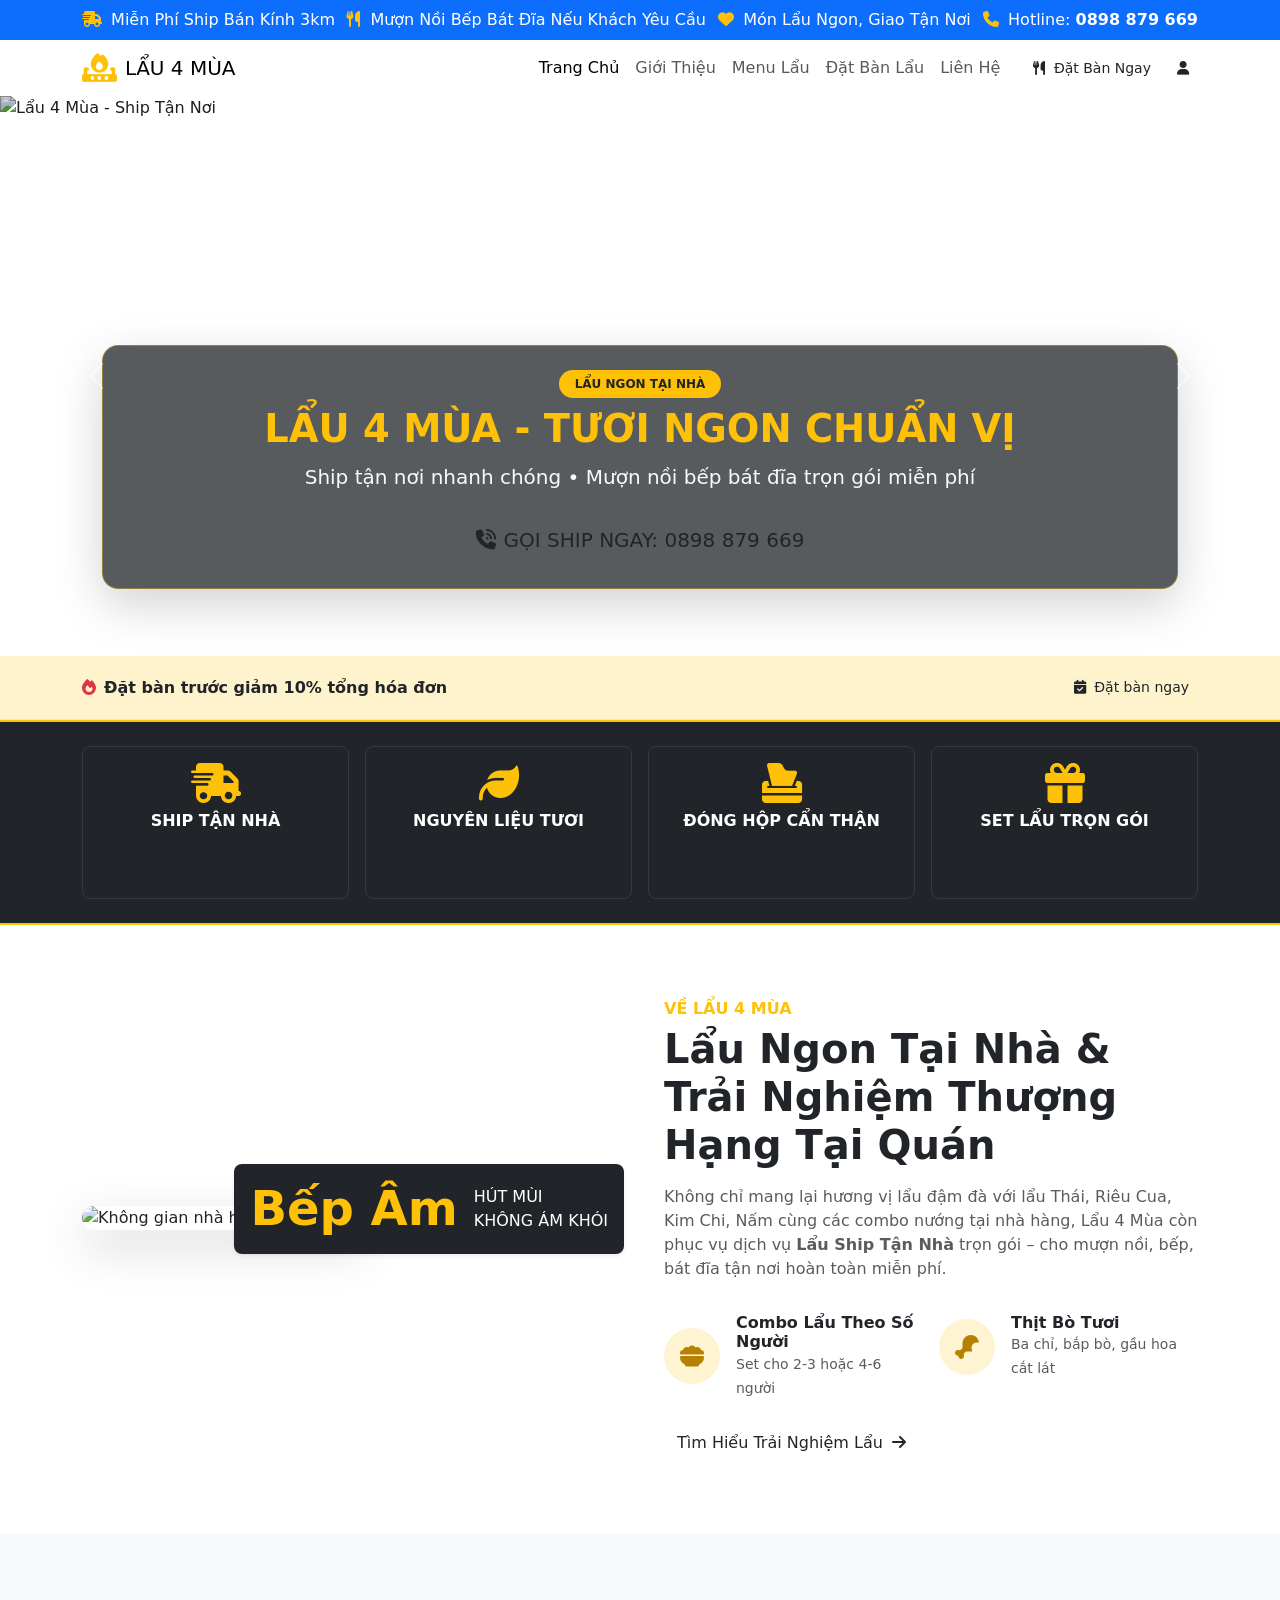
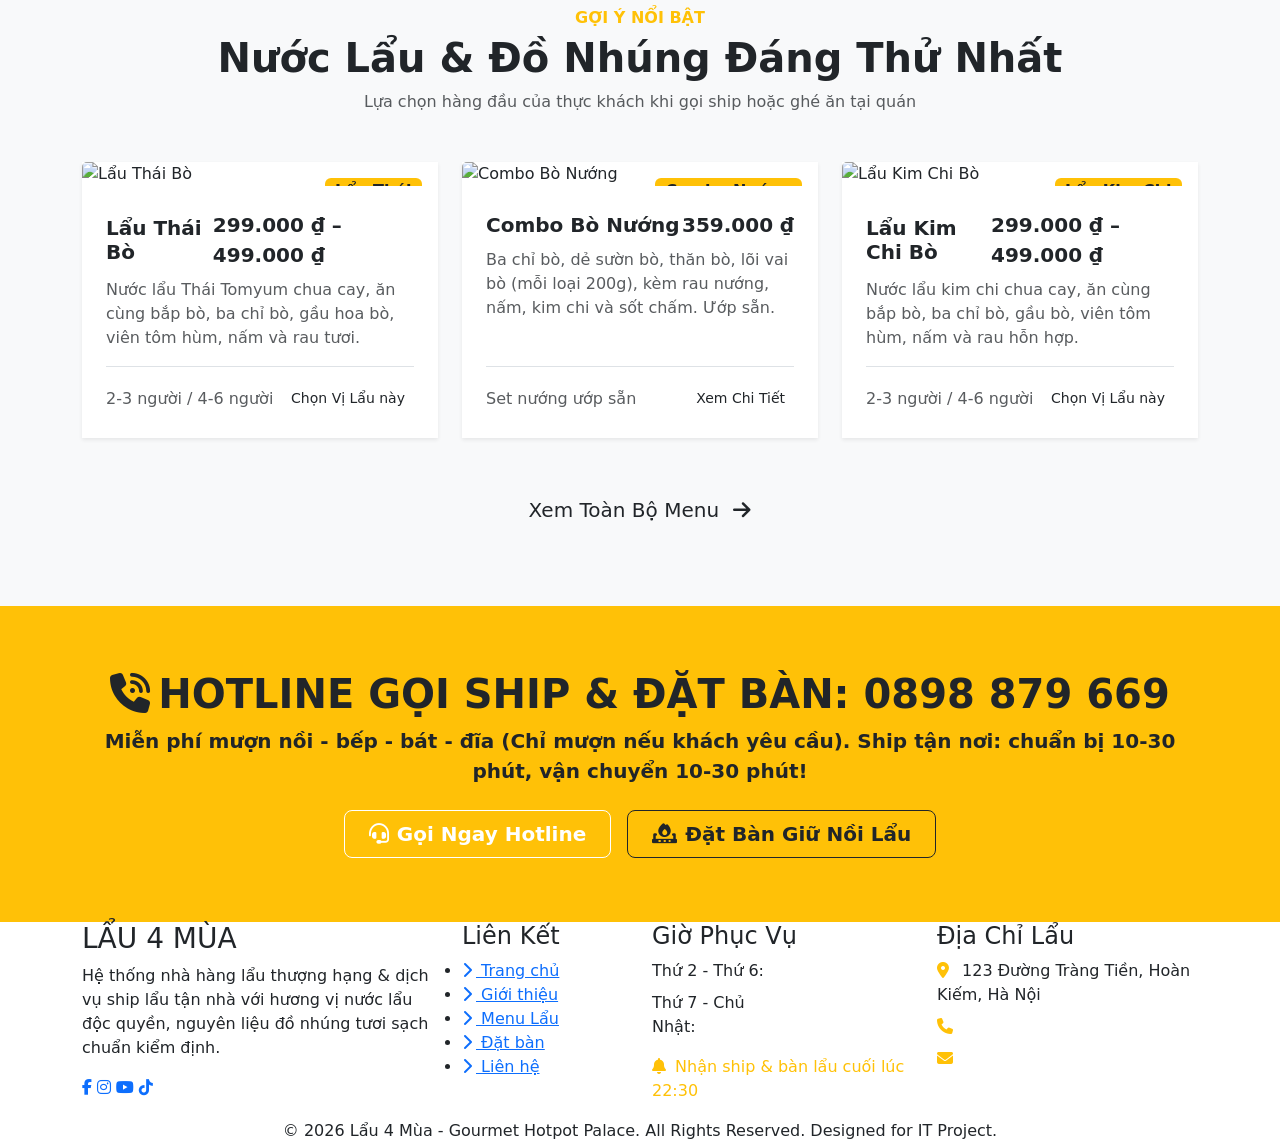
==== commit fa5ae6f2: "Update index.html" ====
--- a/index.html
+++ b/index.html
@@ -11,12 +11,10 @@
   <link href="https://fonts.googleapis.com/css2?family=Playfair+Display:ital,wght@0,600;0,700;1,400&family=Roboto:wght@300;400;500;700&display=swap" rel="stylesheet">
   <link rel="stylesheet" href="https://cdnjs.cloudflare.com/ajax/libs/font-awesome/6.4.0/css/all.min.css">
   <link href="https://cdn.jsdelivr.net/npm/bootstrap@5.3.0/dist/css/bootstrap.min.css" rel="stylesheet">
-  <link rel="stylesheet" href="css/style-base.css">
-  <link rel="stylesheet" href="css/index.css">
+ <link rel="stylesheet" href="style-base.css">
+<link rel="stylesheet" href="index.css">
 
   <style>
-    .lang-switch .btn { min-width: 40px; font-weight: 600; }
-    .lang-switch .btn.active { background: #ffc107; border-color: #ffc107; color: #000; }
     .promo-strip { background: #fff3cd; border-bottom: 1px solid #ffe69c; }
   </style>
 </head>
--- a/index.css
+++ b/index.css
@@ -0,0 +1,49 @@
+/* =====================================================================
+   index.css - Style riêng cho trang chủ (index.html) + giới thiệu (gioithieu.html)
+   Các class dùng chung (header, footer, nút) nằm ở style-base.css
+   ===================================================================== */
+
+/* ---------- Banner carousel ---------- */
+#mainBanner { background: var(--dark); }
+.banner-img { height: clamp(260px, 52vw, 560px); object-fit: cover; filter: brightness(.82); }
+#mainBanner .carousel-caption { bottom: 12%; left: 8%; right: 8%; border: 1px solid rgba(255, 193, 7, .35); }
+#mainBanner .carousel-caption h1,
+#mainBanner .carousel-caption h2 { font-size: clamp(1.4rem, 3.2vw, 2.4rem); margin-bottom: .6rem; }
+#mainBanner .carousel-indicators [data-bs-target] { background-color: var(--accent); }
+
+/* ---------- Dải khuyến mãi ---------- */
+.promo-strip { background: #fff3cd; border-bottom: 1px solid #ffe69c; }
+
+/* ---------- Khối giới thiệu ngắn ---------- */
+.about-image-wrapper { padding-bottom: 1.5rem; }
+.main-img { width: 100%; aspect-ratio: 4 / 3; object-fit: cover; }
+.experience-badge { right: -8px; bottom: 0; max-width: 90%; border-left: 4px solid var(--accent); }
+@media (max-width: 575.98px) { .experience-badge { right: 8px; } }
+
+.icon-box {
+  width: 56px; height: 56px; flex: 0 0 56px;
+  display: inline-flex; align-items: center; justify-content: center;
+  background: rgba(255, 193, 7, .18) !important; color: #b58100 !important;
+}
+
+/* ---------- Thẻ món nổi bật ---------- */
+.dish-card { border-radius: var(--radius-lg); transition: transform .25s, box-shadow .25s; }
+.dish-card:hover { transform: translateY(-6px); box-shadow: var(--shadow-md) !important; }
+.dish-img-container { overflow: hidden; }
+.dish-img-container img { width: 100%; height: 230px; object-fit: cover; transition: transform .5s; }
+.dish-card:hover .dish-img-container img { transform: scale(1.06); }
+.dish-card .card-title { font-family: var(--font-heading); }
+.dish-card .card-body .text-warning { color: var(--brand) !important; }   /* giá: đỏ cho dễ đọc trên nền trắng */
+
+/* ---------- Section tối & nền vàng ---------- */
+.bg-warning .btn-dark { background: var(--dark); border-color: var(--dark); }
+.bg-warning .btn-outline-dark:hover { background: var(--dark); color: #fff; }
+
+/* ---------- gioithieu.html: ô cam kết ---------- */
+.card.rounded-4 { transition: transform .25s, box-shadow .25s; }
+.card.rounded-4:hover { transform: translateY(-4px); box-shadow: var(--shadow-md) !important; }
+
+/* ---------- Khoảng cách section trên mobile ---------- */
+@media (max-width: 575.98px) {
+  section.py-5 { padding-top: 2.5rem !important; padding-bottom: 2.5rem !important; }
+}
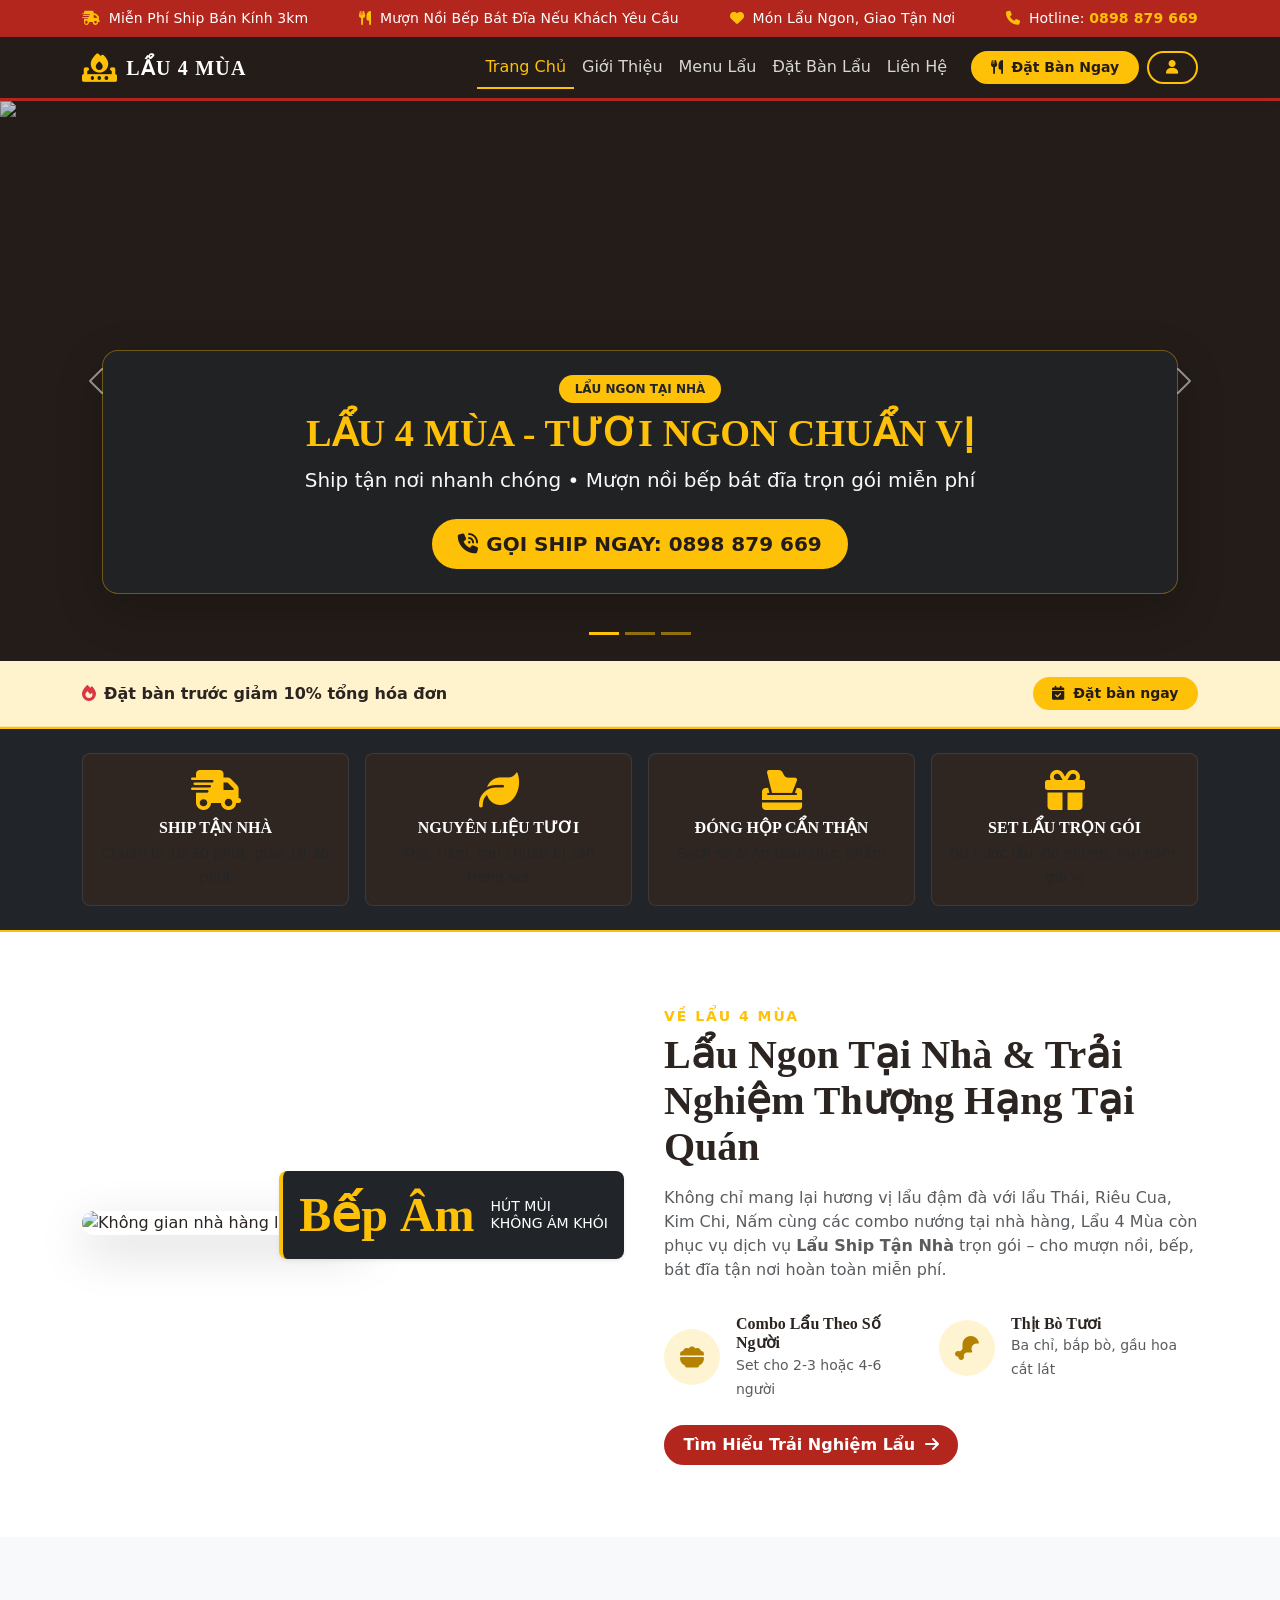
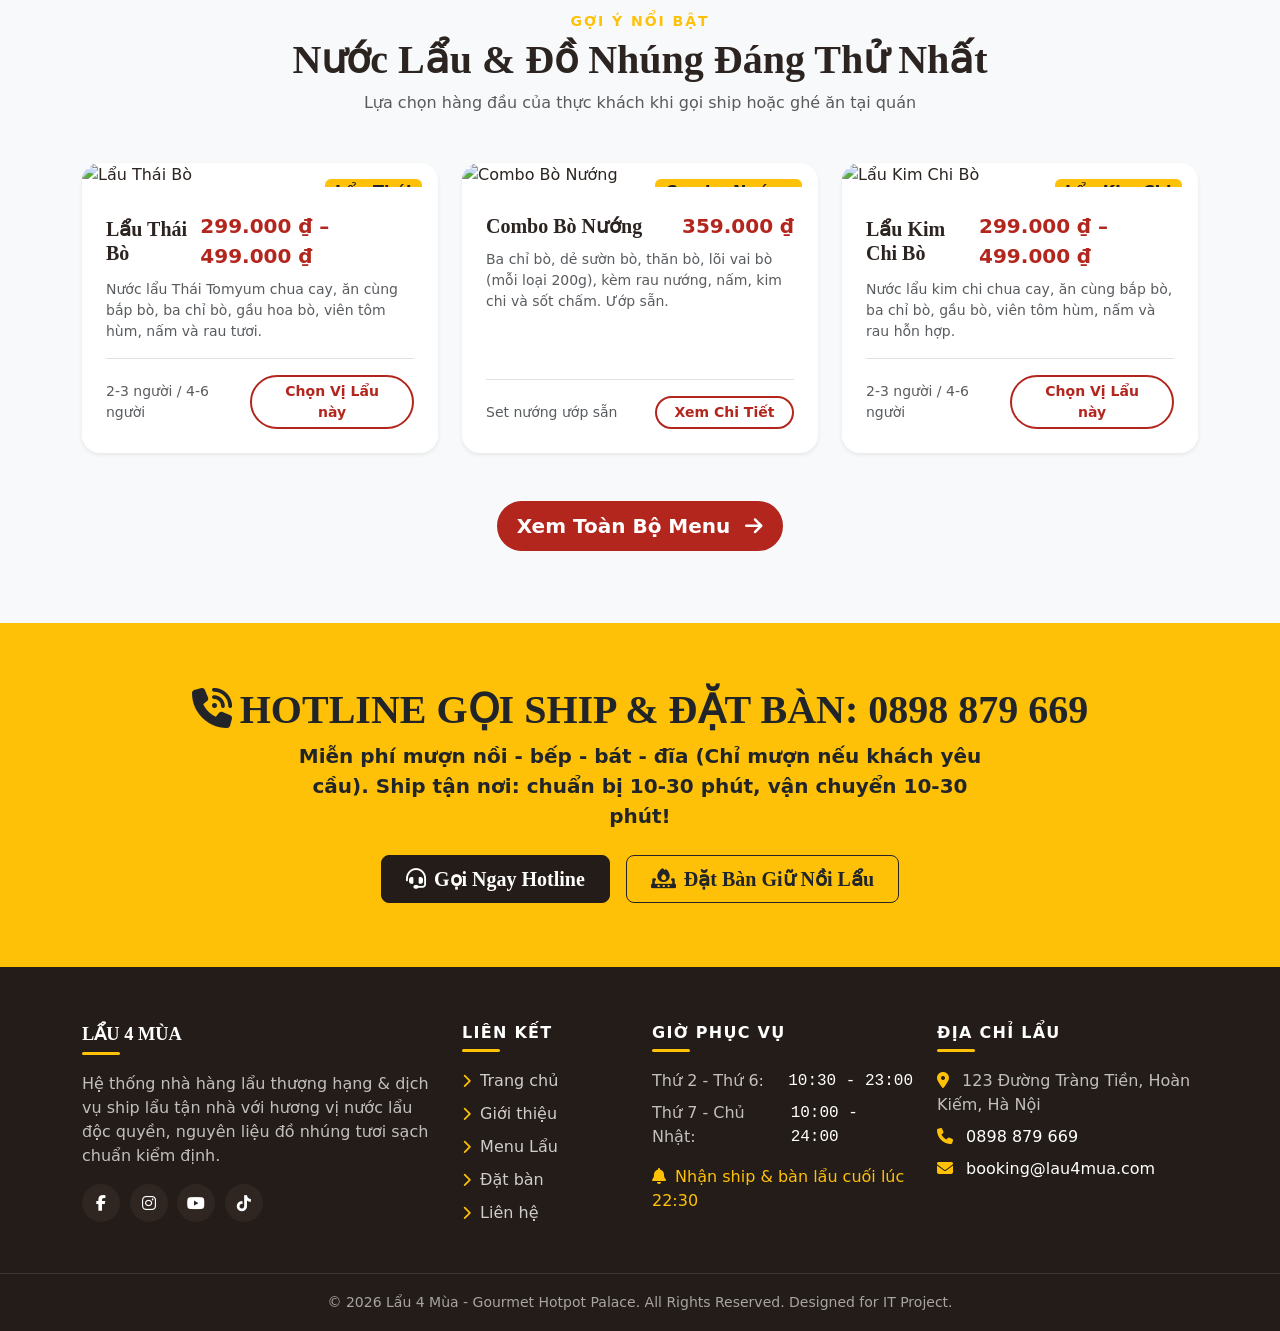
==== commit 857857a4: "Update index.html" ====
--- a/index.html
+++ b/index.html
@@ -90,7 +90,6 @@
           </div>
         </div>
 
-        <!-- Banner Slide 2 -->
         <div class="carousel-item">
           <img src="https://images.unsplash.com/photo-1547592180-85f173990554?auto=format&fit=crop&w=1400&q=80" class="d-block w-100 banner-img" alt="Combo Lẩu Thái Tomyum" loading="lazy">
           <div class="carousel-caption d-none d-md-block bg-dark bg-opacity-75 p-4 rounded-4 shadow-lg">
@@ -380,6 +379,7 @@
       </div>
     </div>
   </footer>
+  <script src="index.js"></script>
   <script src="https://cdn.jsdelivr.net/npm/bootstrap@5.3.0/dist/js/bootstrap.bundle.min.js"></script>
 </body>
 </html>
--- a/style-base.css
+++ b/style-base.css
@@ -0,0 +1,192 @@
+/* =====================================================================
+   style-base.css - KHUNG CSS CHUNG cho cả website (nạp SAU Bootstrap)
+   Gồm: biến màu/chữ, ghi đè Bootstrap, tiện ích tự định nghĩa,
+        top-bar, header/navbar, nút, form, footer.
+   Trang nào cũng nạp file này. Style riêng từng trang: index.css, menu.css
+   Muốn đổi màu thương hiệu -> chỉ sửa khối :root bên dưới.
+   ===================================================================== */
+
+/* ---------- 1. BIẾN (design tokens) ---------- */
+:root {
+  --brand:        #b3261e;   /* đỏ lẩu - màu chủ đạo */
+  --brand-dark:   #8f1d17;   /* hover / nhấn */
+  --brand-rgb:    179, 38, 30;
+  --accent:       #ffc107;   /* vàng - điểm nhấn (trùng text-warning của Bootstrap) */
+  --ink:          #2b2420;   /* chữ chính */
+  --ink-soft:     #6c625c;   /* chữ phụ */
+  --surface:      #ffffff;
+  --surface-alt:  #f7f3ef;   /* nền section xen kẽ */
+  --dark:         #231c18;   /* nền tối: footer, header */
+  --dark-alt:     #2f2621;
+  --line:         #e8e1da;
+
+  --font-body:    "Roboto", system-ui, -apple-system, "Segoe UI", Arial, sans-serif;
+  --font-heading: "Playfair Display", Georgia, "Times New Roman", serif;
+
+  --radius:       12px;
+  --radius-lg:    18px;
+  --shadow-sm:    0 2px 8px rgba(35, 28, 24, .08);
+  --shadow-md:    0 8px 24px rgba(35, 28, 24, .14);
+
+  --header-h:     64px;      /* chiều cao header - menu.css dùng để dán thanh danh mục */
+  --page-w:       1140px;
+
+  /* Ghi đè biến Bootstrap để bg-primary, text-primary... ra màu thương hiệu */
+  --bs-primary:        var(--brand);
+  --bs-primary-rgb:    var(--brand-rgb);
+  --bs-body-font-family: var(--font-body);
+  --bs-body-color:     var(--ink);
+  --bs-body-bg:        var(--surface);
+  --bs-link-color:     var(--brand);
+  --bs-link-hover-color: var(--brand-dark);
+}
+
+/* ---------- 2. NỀN TẢNG ---------- */
+html { scroll-behavior: smooth; }
+body { font-family: var(--font-body); color: var(--ink); background: var(--surface); -webkit-font-smoothing: antialiased; }
+img { max-width: 100%; }
+a { text-underline-offset: 3px; }
+:focus-visible { outline: 3px solid var(--accent); outline-offset: 2px; }
+
+h1, h2, h3, .font-heading { font-family: var(--font-heading); }
+h4, h5, h6 { font-family: var(--font-body); }
+.display-4, .display-5, .display-6 { line-height: 1.15; }
+
+/* ---------- 3. TIỆN ÍCH TỰ ĐỊNH NGHĨA (HTML đang dùng nhưng Bootstrap không có) ---------- */
+.fs-7              { font-size: .875rem !important; }
+.max-w-lg          { max-width: 720px; }
+.max-w-xl          { max-width: 900px; }
+.mx-auto.max-w-lg, .mx-auto.max-w-xl { margin-left: auto; margin-right: auto; }
+.tracking-wider    { letter-spacing: .14em; }
+.leading-tight     { line-height: 1.25; }
+.bg-secondary-dark { background-color: var(--dark-alt) !important; }
+.text-secondary-light { color: rgba(255, 255, 255, .72) !important; }
+/* .font-monospace và .object-fit-cover đã có sẵn trong Bootstrap 5.3 */
+
+/* ---------- 4. TOP BAR ---------- */
+.top-bar { font-size: .85rem; letter-spacing: .01em; }
+.top-bar strong { color: var(--accent); }
+
+/* ---------- 5. HEADER + NAVBAR ---------- */
+.header-navbar {
+  min-height: var(--header-h);
+  background: var(--dark);
+  border-bottom: 3px solid var(--brand);
+  box-shadow: var(--shadow-sm);
+  padding-top: 0; padding-bottom: 0;
+}
+.header-navbar .navbar-brand {
+  font-family: var(--font-heading);
+  font-weight: 700; letter-spacing: .06em;
+  color: #fff; font-size: 1.25rem;
+}
+.header-navbar .navbar-brand:hover { color: var(--accent); }
+.header-navbar .nav-link {
+  color: rgba(255, 255, 255, .82);
+  font-weight: 500; padding: .5rem .85rem;
+  border-bottom: 2px solid transparent;
+  transition: color .2s, border-color .2s;
+}
+.header-navbar .nav-link:hover { color: #fff; }
+.header-navbar .nav-link.active { color: var(--accent); border-bottom-color: var(--accent); }
+.header-navbar .navbar-toggler { border-color: rgba(255, 255, 255, .4); }
+.header-navbar .navbar-toggler-icon { filter: invert(1); }
+@media (max-width: 991.98px) {
+  .header-navbar .navbar-collapse { padding: .75rem 0 1rem; }
+  .header-navbar .nav-link { border-bottom: 0; border-left: 3px solid transparent; }
+  .header-navbar .nav-link.active { border-left-color: var(--accent); }
+}
+
+/* ---------- 6. NÚT ---------- */
+.btn-custom-primary,
+.btn-custom-outline {
+  --btn-c: var(--brand);
+  font-weight: 600; border-radius: 999px;
+  padding-left: 1.1rem; padding-right: 1.1rem;
+  transition: background-color .2s, color .2s, border-color .2s, transform .15s;
+}
+.btn-custom-primary { background: var(--accent); color: #231c18; border: 2px solid var(--accent); }
+.btn-custom-primary:hover, .btn-custom-primary:focus { background: #e6ac00; border-color: #e6ac00; color: #231c18; transform: translateY(-1px); }
+.btn-custom-outline { background: transparent; color: var(--accent); border: 2px solid var(--accent); }
+.btn-custom-outline:hover, .btn-custom-outline:focus { background: var(--accent); color: #231c18; }
+
+/* Nút nằm trên nền sáng (section trắng/xám): đổi sang màu đỏ cho đủ tương phản */
+.bg-white .btn-custom-primary, .bg-light .btn-custom-primary, .card .btn-custom-primary { background: var(--brand); border-color: var(--brand); color: #fff; }
+.bg-white .btn-custom-primary:hover, .bg-light .btn-custom-primary:hover, .card .btn-custom-primary:hover { background: var(--brand-dark); border-color: var(--brand-dark); color: #fff; }
+.bg-white .btn-custom-outline, .bg-light .btn-custom-outline, .card .btn-custom-outline { color: var(--brand); border-color: var(--brand); }
+.bg-white .btn-custom-outline:hover, .bg-light .btn-custom-outline:hover, .card .btn-custom-outline:hover { background: var(--brand); color: #fff; }
+
+/* ---------- 7. FORM (datban, lienhe; dùng được cho trang khác) ---------- */
+label { font-weight: 500; margin-bottom: .25rem; }
+input[type="text"], input[type="tel"], input[type="email"], input[type="date"],
+input[type="time"], input[type="number"], select, textarea {
+  width: 100%; max-width: 520px;
+  padding: .6rem .8rem;
+  border: 1px solid var(--line); border-radius: 10px;
+  background: #fff; color: var(--ink); font: inherit;
+  transition: border-color .2s, box-shadow .2s;
+}
+input:focus, select:focus, textarea:focus {
+  outline: 0; border-color: var(--brand);
+  box-shadow: 0 0 0 .2rem rgba(var(--brand-rgb), .18);
+}
+textarea { resize: vertical; }
+button[type="submit"], button[type="reset"] {
+  font-weight: 600; padding: .65rem 1.4rem; border-radius: 999px; cursor: pointer;
+  transition: background-color .2s, color .2s;
+}
+button[type="submit"] { background: var(--brand); color: #fff; border: 2px solid var(--brand); }
+button[type="submit"]:hover { background: var(--brand-dark); border-color: var(--brand-dark); }
+button[type="reset"]  { background: transparent; color: var(--ink-soft); border: 2px solid var(--line); margin-left: .5rem; }
+button[type="reset"]:hover { border-color: var(--ink-soft); color: var(--ink); }
+
+/* ---------- 8. TRANG ĐƠN GIẢN: datban.html, lienhe.html ----------
+   Hai trang này dùng <main> và <footer> trần (không class) nên style theo thẻ.
+   <main id="main-content"> của index/gioithieu và .main-footer KHÔNG bị ảnh hưởng. */
+body > main:not(#main-content) {
+  width: min(100% - 2rem, 760px);
+  margin: 2.5rem auto 3rem;
+  padding: 2rem 1.75rem;
+  background: var(--surface);
+  border: 1px solid var(--line); border-radius: var(--radius-lg);
+  box-shadow: var(--shadow-sm);
+}
+body > main:not(#main-content) > h2 { color: var(--brand); font-weight: 700; margin-bottom: .5rem; }
+body > main:not(#main-content) h3 { font-size: 1.25rem; margin-top: .5rem; color: var(--ink); }
+body > main:not(#main-content) > p { color: var(--ink-soft); }
+body > main:not(#main-content) fieldset { border: 1px solid var(--line); border-radius: var(--radius); padding: 1rem 1.25rem 1.25rem; }
+body > main:not(#main-content) legend { float: none; width: auto; padding: 0 .5rem; margin: 0; font-size: 1rem; font-weight: 700; color: var(--brand); }
+body > main:not(#main-content) hr { margin: 2rem 0; color: var(--line); opacity: 1; }
+body > footer:not(.main-footer) {
+  background: var(--dark); color: rgba(255, 255, 255, .72);
+  text-align: center; padding: 1.25rem 1rem; font-size: .9rem;
+}
+body > footer:not(.main-footer) p { margin: 0; }
+
+/* ---------- 9. FOOTER (index, gioithieu) ---------- */
+.main-footer { background: var(--dark); color: rgba(255, 255, 255, .78); padding-top: 3.5rem; }
+.main-footer a { color: inherit; text-decoration: none; transition: color .2s; }
+.main-footer a:hover { color: var(--accent); }
+.footer-title {
+  color: #fff; font-weight: 700; font-size: 1.15rem;
+  margin-bottom: 1.1rem; padding-bottom: .6rem; position: relative;
+}
+.footer-title::after { content: ""; position: absolute; left: 0; bottom: 0; width: 38px; height: 3px; background: var(--accent); border-radius: 2px; }
+h4.footer-title { font-family: var(--font-body); font-size: 1rem; text-transform: uppercase; letter-spacing: .08em; }
+.footer-links { list-style: none; margin: 0; }
+.footer-links li { margin-bottom: .55rem; }
+.footer-links i { color: var(--accent); font-size: .7rem; }
+.social-icons { display: flex; gap: .6rem; }
+.social-icons a {
+  width: 38px; height: 38px; display: inline-flex; align-items: center; justify-content: center;
+  border-radius: 50%; background: var(--dark-alt); color: #fff;
+  transition: background-color .2s, color .2s, transform .15s;
+}
+.social-icons a:hover { background: var(--accent); color: #231c18; transform: translateY(-2px); }
+.footer-bottom { margin-top: 2.5rem; padding: 1.1rem 0; border-top: 1px solid rgba(255, 255, 255, .12); font-size: .875rem; color: rgba(255, 255, 255, .6); }
+
+/* ---------- 10. GIẢM ANIMATION NẾU NGƯỜI DÙNG YÊU CẦU ---------- */
+@media (prefers-reduced-motion: reduce) {
+  html { scroll-behavior: auto; }
+  *, *::before, *::after { transition-duration: .01ms !important; animation-duration: .01ms !important; }
+}
